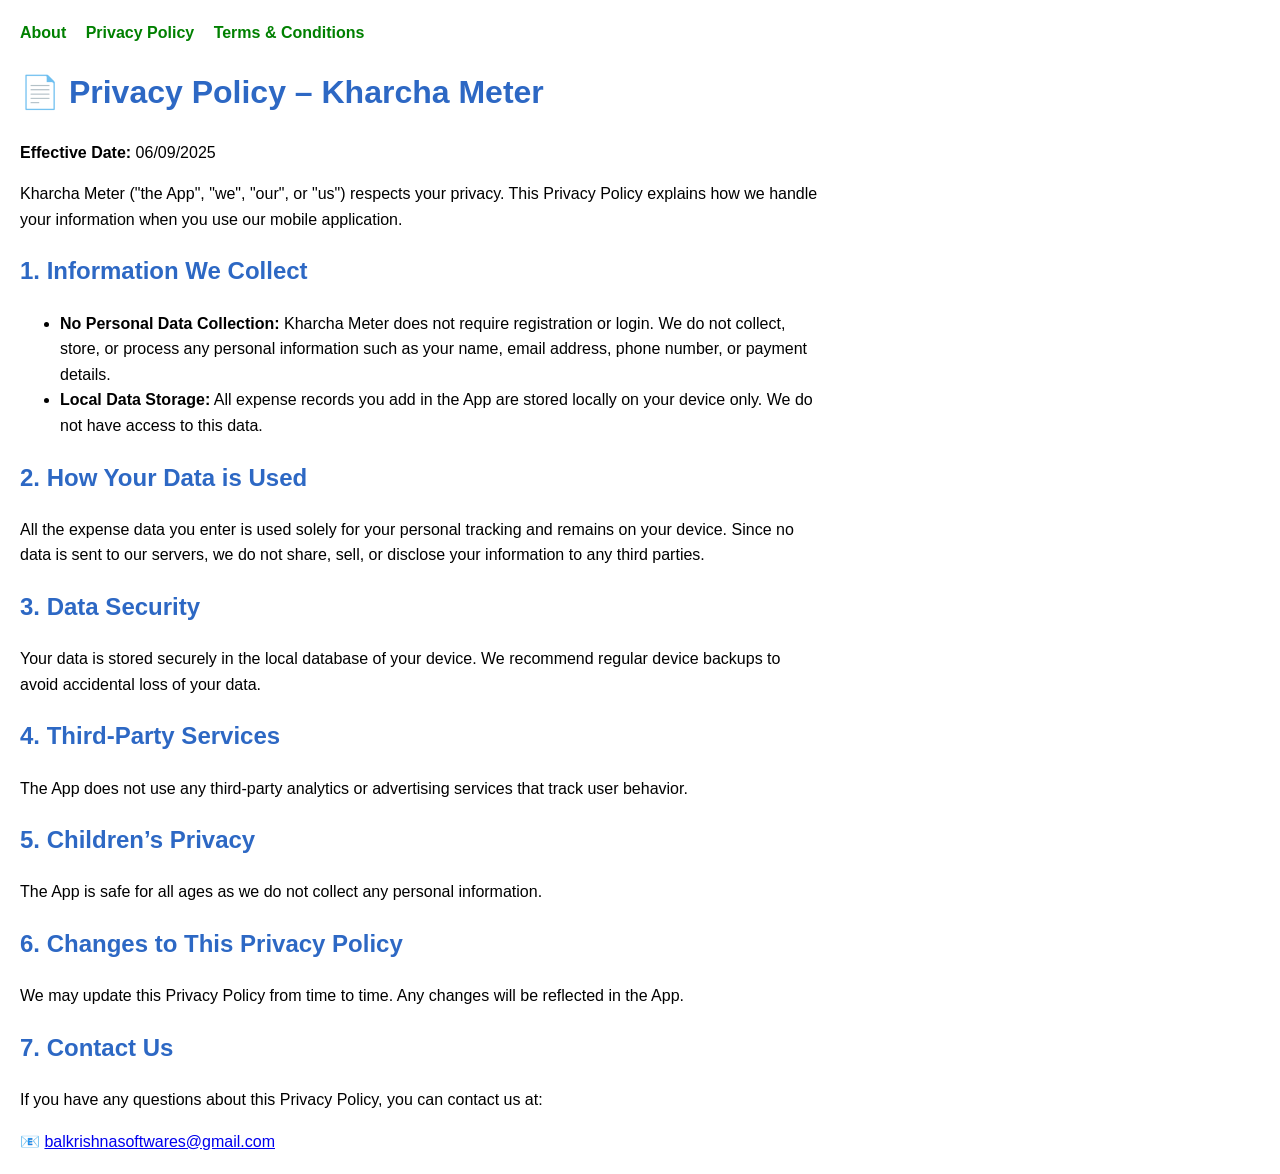
==== privacy-policy.html @ 3e4d2eac "Create privacy-policy.html" ====
<!DOCTYPE html>
<html lang="en">
<head>
  <meta charset="UTF-8">
  <meta name="viewport" content="width=device-width, initial-scale=1.0">
  <title>Privacy Policy - Kharcha Meter</title>
  <style>
    body { font-family: Arial, sans-serif; line-height: 1.6; margin: 20px; max-width: 800px; }
    h1, h2 { color: #2D68C4; }
    nav a { margin-right: 15px; text-decoration: none; color: #008000; font-weight: bold; }
    nav a:hover { text-decoration: underline; }
  </style>
</head>
<body>
  <nav>
    <a href="index.html">About</a>
    <a href="privacy-policy.html">Privacy Policy</a>
    <a href="terms-and-conditions.html">Terms & Conditions</a>
  </nav>

  <h1>📄 Privacy Policy – Kharcha Meter</h1>
  <p><b>Effective Date:</b> 06/09/2025</p>

  <p>Kharcha Meter ("the App", "we", "our", or "us") respects your privacy. This Privacy Policy explains how we handle your information when you use our mobile application.</p>

  <h2>1. Information We Collect</h2>
  <ul>
    <li><b>No Personal Data Collection:</b> Kharcha Meter does not require registration or login. We do not collect, store, or process any personal information such as your name, email address, phone number, or payment details.</li>
    <li><b>Local Data Storage:</b> All expense records you add in the App are stored locally on your device only. We do not have access to this data.</li>
  </ul>

  <h2>2. How Your Data is Used</h2>
  <p>All the expense data you enter is used solely for your personal tracking and remains on your device. Since no data is sent to our servers, we do not share, sell, or disclose your information to any third parties.</p>

  <h2>3. Data Security</h2>
  <p>Your data is stored securely in the local database of your device. We recommend regular device backups to avoid accidental loss of your data.</p>

  <h2>4. Third-Party Services</h2>
  <p>The App does not use any third-party analytics or advertising services that track user behavior.</p>

  <h2>5. Children’s Privacy</h2>
  <p>The App is safe for all ages as we do not collect any personal information.</p>

  <h2>6. Changes to This Privacy Policy</h2>
  <p>We may update this Privacy Policy from time to time. Any changes will be reflected in the App.</p>

  <h2>7. Contact Us</h2>
  <p>If you have any questions about this Privacy Policy, you can contact us at:</p>
  <p>📧 <a href="mailto:balkrishnasoftwares@gmail.com">balkrishnasoftwares@gmail.com</a></p>
</body>
</html>
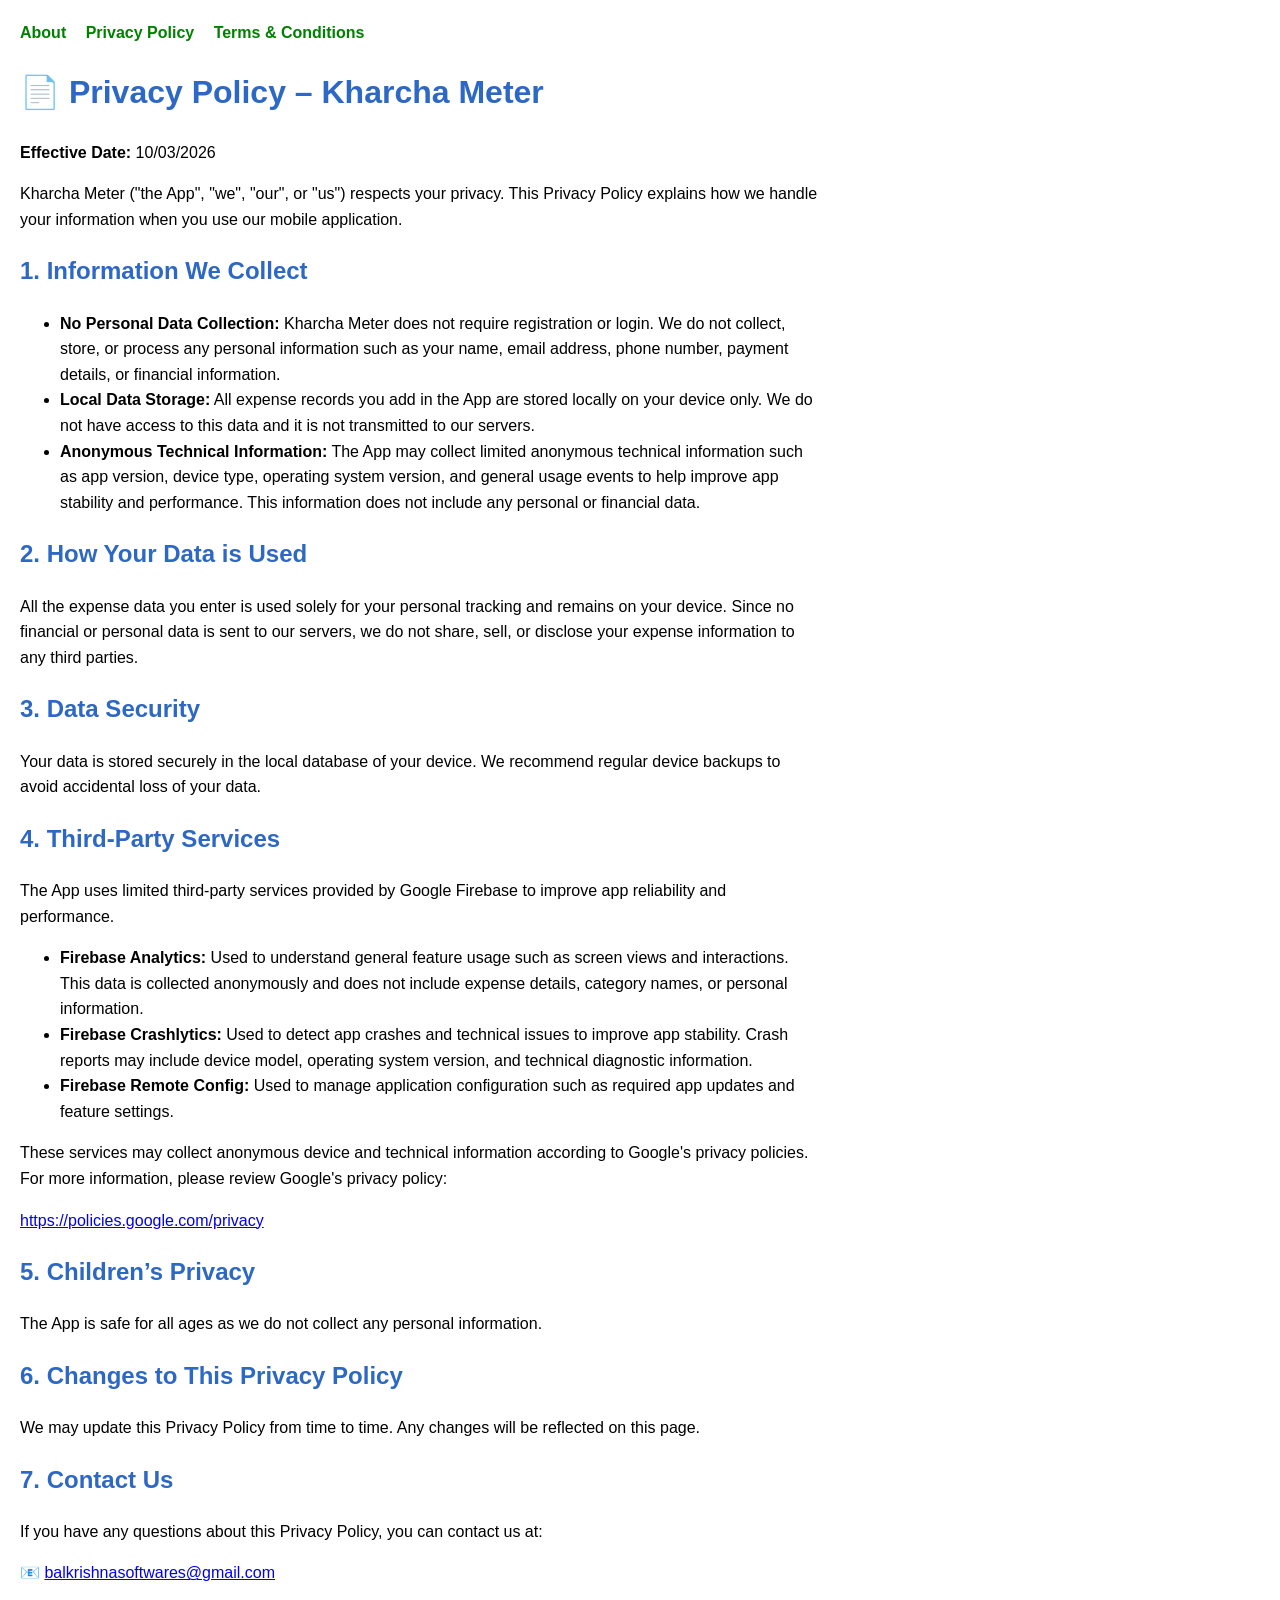
==== commit 7b917623: "Update privacy-policy.html add analytics and catalaytics releted policy" ====
--- a/privacy-policy.html
+++ b/privacy-policy.html
@@ -19,30 +19,45 @@
   </nav>
 
   <h1>📄 Privacy Policy – Kharcha Meter</h1>
-  <p><b>Effective Date:</b> 06/09/2025</p>
+  <p><b>Effective Date:</b> 10/03/2026</p>
 
   <p>Kharcha Meter ("the App", "we", "our", or "us") respects your privacy. This Privacy Policy explains how we handle your information when you use our mobile application.</p>
 
   <h2>1. Information We Collect</h2>
   <ul>
-    <li><b>No Personal Data Collection:</b> Kharcha Meter does not require registration or login. We do not collect, store, or process any personal information such as your name, email address, phone number, or payment details.</li>
-    <li><b>Local Data Storage:</b> All expense records you add in the App are stored locally on your device only. We do not have access to this data.</li>
+    <li><b>No Personal Data Collection:</b> Kharcha Meter does not require registration or login. We do not collect, store, or process any personal information such as your name, email address, phone number, payment details, or financial information.</li>
+    <li><b>Local Data Storage:</b> All expense records you add in the App are stored locally on your device only. We do not have access to this data and it is not transmitted to our servers.</li>
+    <li><b>Anonymous Technical Information:</b> The App may collect limited anonymous technical information such as app version, device type, operating system version, and general usage events to help improve app stability and performance. This information does not include any personal or financial data.</li>
   </ul>
 
   <h2>2. How Your Data is Used</h2>
-  <p>All the expense data you enter is used solely for your personal tracking and remains on your device. Since no data is sent to our servers, we do not share, sell, or disclose your information to any third parties.</p>
+  <p>All the expense data you enter is used solely for your personal tracking and remains on your device. Since no financial or personal data is sent to our servers, we do not share, sell, or disclose your expense information to any third parties.</p>
 
   <h2>3. Data Security</h2>
   <p>Your data is stored securely in the local database of your device. We recommend regular device backups to avoid accidental loss of your data.</p>
 
   <h2>4. Third-Party Services</h2>
-  <p>The App does not use any third-party analytics or advertising services that track user behavior.</p>
+  <p>The App uses limited third-party services provided by Google Firebase to improve app reliability and performance.</p>
+
+  <ul>
+    <li><b>Firebase Analytics:</b> Used to understand general feature usage such as screen views and interactions. This data is collected anonymously and does not include expense details, category names, or personal information.</li>
+    <li><b>Firebase Crashlytics:</b> Used to detect app crashes and technical issues to improve app stability. Crash reports may include device model, operating system version, and technical diagnostic information.</li>
+    <li><b>Firebase Remote Config:</b> Used to manage application configuration such as required app updates and feature settings.</li>
+  </ul>
+
+  <p>These services may collect anonymous device and technical information according to Google's privacy policies. For more information, please review Google's privacy policy:</p>
+
+  <p>
+    <a href="https://policies.google.com/privacy" target="_blank">
+      https://policies.google.com/privacy
+    </a>
+  </p>
 
   <h2>5. Children’s Privacy</h2>
   <p>The App is safe for all ages as we do not collect any personal information.</p>
 
   <h2>6. Changes to This Privacy Policy</h2>
-  <p>We may update this Privacy Policy from time to time. Any changes will be reflected in the App.</p>
+  <p>We may update this Privacy Policy from time to time. Any changes will be reflected on this page.</p>
 
   <h2>7. Contact Us</h2>
   <p>If you have any questions about this Privacy Policy, you can contact us at:</p>
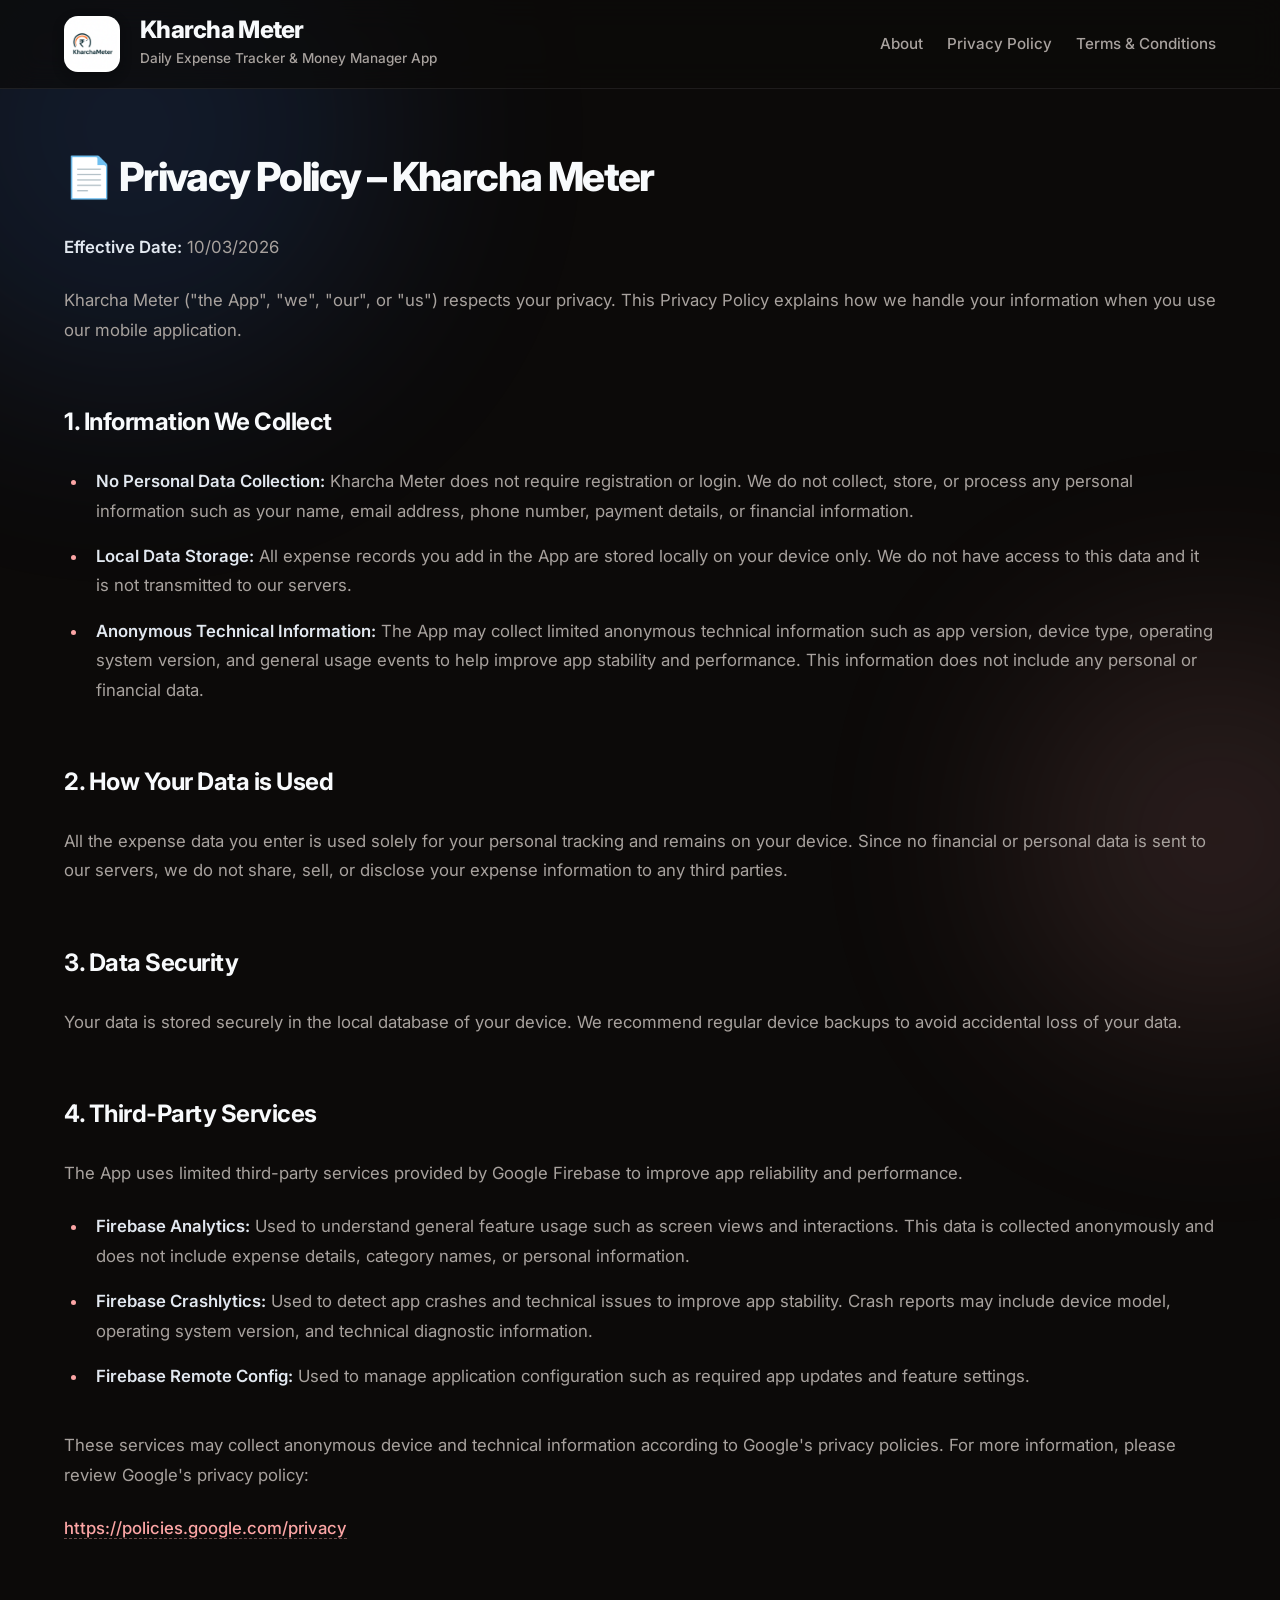
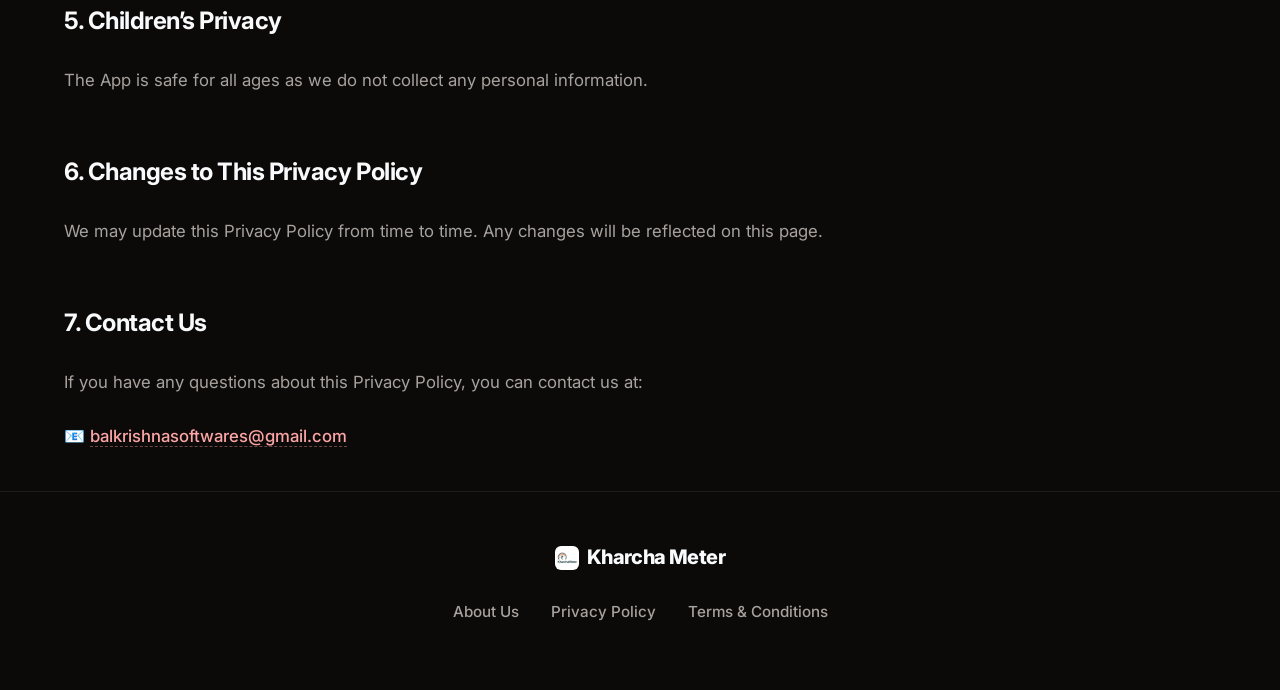
==== commit 59110820: "feat: Implement a modern, responsive website design with external CSS, a new header/footer, app logo" ====
--- a/privacy-policy.html
+++ b/privacy-policy.html
@@ -4,19 +4,37 @@
   <meta charset="UTF-8">
   <meta name="viewport" content="width=device-width, initial-scale=1.0">
   <title>Privacy Policy - Kharcha Meter</title>
-  <style>
-    body { font-family: Arial, sans-serif; line-height: 1.6; margin: 20px; max-width: 800px; }
-    h1, h2 { color: #2D68C4; }
-    nav a { margin-right: 15px; text-decoration: none; color: #008000; font-weight: bold; }
-    nav a:hover { text-decoration: underline; }
-  </style>
+  <link rel="preconnect" href="https://fonts.googleapis.com">
+  <link rel="preconnect" href="https://fonts.gstatic.com" crossorigin>
+  <link href="https://fonts.googleapis.com/css2?family=Inter:wght@400;500;600;700&display=swap" rel="stylesheet">
+  <link rel="icon" type="image/png" href="assets/app-logo.png">
+  <link rel="stylesheet" href="css/styles.css">
 </head>
 <body>
-  <nav>
-    <a href="index.html">About</a>
-    <a href="privacy-policy.html">Privacy Policy</a>
-    <a href="terms-and-conditions.html">Terms & Conditions</a>
-  </nav>
+  <header class="app-header">
+    <div class="header-container">
+      <div class="header-logo-section">
+        <img src="assets/app-logo.png" alt="Kharcha Meter Logo" class="app-logo">
+        <div class="header-text">
+          <div class="app-title">Kharcha Meter</div>
+          <div class="app-subtitle">Daily Expense Tracker & Money Manager App</div>
+        </div>
+      </div>
+      <div class="menu-toggle" onclick="this.classList.toggle('active'); document.querySelector('.header-nav').classList.toggle('active')">
+        <span></span>
+        <span></span>
+        <span></span>
+      </div>
+      <nav class="header-nav">
+        <a href="index.html">About</a>
+        <a href="privacy-policy.html">Privacy Policy</a>
+        <a href="terms-and-conditions.html">Terms & Conditions</a>
+      </nav>
+    </div>
+  </header>
+
+  <main class="main-content">
+    <div class="legal-content">
 
   <h1>📄 Privacy Policy – Kharcha Meter</h1>
   <p><b>Effective Date:</b> 10/03/2026</p>
@@ -62,5 +80,18 @@
   <h2>7. Contact Us</h2>
   <p>If you have any questions about this Privacy Policy, you can contact us at:</p>
   <p>📧 <a href="mailto:balkrishnasoftwares@gmail.com">balkrishnasoftwares@gmail.com</a></p>
+    </div>
+  </main>
+
+  <footer class="app-footer">
+    <div class="footer-container">
+      <div class="footer-brand">Kharcha Meter</div>
+      <div class="footer-links">
+        <a href="index.html">About Us</a>
+        <a href="privacy-policy.html">Privacy Policy</a>
+        <a href="terms-and-conditions.html">Terms & Conditions</a>
+      </div>
+    </div>
+  </footer>
 </body>
 </html>
--- a/css/styles.css
+++ b/css/styles.css
@@ -0,0 +1,475 @@
+/* Base Reset */
+* {
+  box-sizing: border-box;
+  margin: 0;
+  padding: 0;
+}
+
+:root {
+  --bg-color: #0c0a09; /* Very deep charcoal/black */
+  --card-bg: #1c1917; /* Slightly lighter than bg */
+  --card-border: rgba(255, 255, 255, 0.08); /* Faint glow border */
+  --text-primary: #f8fafc;
+  --text-secondary: #a8a29e;
+  --accent-color: #fca5a5; /* Soft peach/coral, like paisa-tracker */
+  --accent-hover: #f87171;
+  
+  --font-family: 'Inter', system-ui, -apple-system, sans-serif;
+}
+
+body {
+  font-family: var(--font-family);
+  background-color: var(--bg-color);
+  color: var(--text-primary);
+  line-height: 1.75; /* Generous line height for readability */
+  -webkit-font-smoothing: antialiased;
+  min-height: 100vh;
+  position: relative;
+  overflow-x: hidden;
+}
+
+/* Subtle glowing background orbs to mimic paisa-tracker's depth */
+body::before, body::after {
+  content: "";
+  position: fixed;
+  border-radius: 50%;
+  filter: blur(120px);
+  z-index: -1;
+  pointer-events: none;
+  opacity: 0.15;
+}
+
+body::before {
+  top: -10vw;
+  left: -10vw;
+  width: 40vw;
+  height: 40vw;
+  background-color: #3b82f6; /* Soft blue glow */
+}
+
+body::after {
+  bottom: -10vw;
+  right: -10vw;
+  width: 30vw;
+  height: 30vw;
+  background-color: var(--accent-color); /* Peach glow */
+}
+
+
+/* Header - Modern Glassmorphism */
+.app-header {
+  background-color: rgba(12, 10, 9, 0.7);
+  backdrop-filter: blur(16px);
+  -webkit-backdrop-filter: blur(16px);
+  border-bottom: 1px solid var(--card-border);
+  padding: 1rem 0;
+  position: sticky;
+  top: 0;
+  z-index: 100;
+}
+
+.header-container {
+  max-width: 1200px;
+  margin: 0 auto;
+  padding: 0 1.5rem;
+  display: flex;
+  align-items: center;
+  justify-content: space-between; /* Space out logo and nav */
+}
+
+.header-logo-section {
+  display: flex;
+  align-items: center;
+  gap: 1.25rem;
+}
+
+.menu-toggle {
+  display: none;
+  flex-direction: column;
+  justify-content: space-between;
+  width: 28px;
+  height: 20px;
+  cursor: pointer;
+  z-index: 101;
+}
+
+.menu-toggle span {
+  display: block;
+  height: 2px;
+  width: 100%;
+  background-color: var(--text-primary);
+  transition: all 0.3s cubic-bezier(0.4, 0, 0.2, 1);
+}
+
+/* Desktop Nav inside Header */
+.header-nav {
+  display: flex;
+  gap: 1.5rem;
+  align-items: center;
+}
+
+.header-nav a {
+  color: var(--text-secondary);
+  text-decoration: none;
+  font-weight: 500;
+  transition: color 0.2s;
+  font-size: 0.95rem;
+  padding: 0.5rem 0;
+}
+
+.header-nav a:hover {
+  color: var(--text-primary);
+}
+
+/* Updated Logo matching image 1 */
+.app-logo {
+  width: 56px;
+  height: 56px;
+  border-radius: 14px; /* Squircle */
+  object-fit: cover;
+  background-color: #ffffff; /* White background for logo */
+  box-shadow: 0 4px 12px rgba(0, 0, 0, 0.3), inset 0 0 0 1px rgba(255,255,255,0.1); 
+  padding: 3px;
+  transition: transform 0.3s cubic-bezier(0.2, 0.8, 0.2, 1);
+}
+
+.app-logo:hover {
+  transform: translateY(-2px) scale(1.05);
+}
+
+.header-text {
+  display: flex;
+  flex-direction: column;
+  justify-content: center;
+}
+
+.app-title {
+  font-size: 1.5rem;
+  font-weight: 800;
+  color: var(--text-primary);
+  letter-spacing: -0.03em;
+  line-height: 1.1;
+}
+
+.app-subtitle {
+  font-size: 0.85rem;
+  font-weight: 500;
+  color: var(--text-secondary);
+  margin-top: 4px;
+}
+
+/* Top Navigation in Header (moved from inside card for a modern layout) */
+/* Because we can't change HTML, we will rely on the nav inside the card, 
+   but we will style it to look very modern. */
+
+
+/* Main Content Card (The dark sleek container) */
+.main-content {
+  max-width: 1200px; /* Constrained width like paisa-tracker */
+  margin: 2rem auto 0; /* Reduced to 0 at bottom */
+  padding: 0 1.5rem;
+  width: 100%;
+}
+
+.legal-content {
+  background-color: transparent;
+  border-radius: 0;
+  padding: 1rem 0 1rem; /* Reduced bottom padding from 4rem to 1rem */
+  box-shadow: none;
+  border: none;
+  position: relative;
+  word-wrap: break-word;
+  overflow-wrap: break-word;
+}
+
+/* Subtle gradient edge on the card */
+.legal-content::before {
+  display: none;
+}
+
+
+/* Legal Content Typography */
+.legal-content h1 {
+  font-size: 2.5rem; /* punchy headings */
+  font-weight: 800;
+  color: var(--text-primary);
+  margin-top: 1rem;
+  margin-bottom: 2rem;
+  letter-spacing: -0.04em;
+  line-height: 1.2;
+}
+
+/* For the specific privacy/terms headings to look more dynamic */
+.legal-content h1 b {
+  color: var(--accent-color);
+  font-weight: 800;
+}
+
+.legal-content h2 {
+  font-size: 1.5rem;
+  font-weight: 700;
+  color: var(--text-primary);
+  margin-top: 3.5rem; /* Generous vertical rhythm */
+  margin-bottom: 1.5rem;
+  letter-spacing: -0.02em;
+}
+
+.legal-content p {
+  margin-bottom: 1.5rem;
+  color: var(--text-secondary);
+  font-size: 1.05rem;
+}
+
+/* Bold text inside p tags should pop more */
+.legal-content p b, .legal-content li b {
+  color: #e2e8f0;
+  font-weight: 600;
+}
+
+.legal-content ul, .legal-content ol {
+  margin-bottom: 2.5rem;
+  padding-left: 1.5rem;
+  color: var(--text-secondary);
+  font-size: 1.05rem;
+}
+
+.legal-content li {
+  margin-bottom: 1rem;
+  padding-left: 0.5rem;
+}
+
+.legal-content li::marker {
+  color: var(--accent-color);
+}
+
+.legal-content a {
+  color: var(--accent-color);
+  text-decoration: none;
+  font-weight: 500;
+  transition: color 0.2s;
+  border-bottom: 1px dashed rgba(252, 165, 165, 0.4);
+}
+
+.legal-content a:hover {
+  color: var(--accent-hover);
+  border-bottom-style: solid;
+}
+
+
+/* Download Section - Image 2 matching */
+.legal-content .download-section {
+  margin-top: 5rem;
+  text-align: center;
+  padding-top: 3rem;
+  border-top: 1px solid var(--card-border);
+  display: flex;
+  justify-content: center;
+  flex-direction: column;
+  align-items: center;
+  gap: 1rem;
+}
+
+/* Optional text above download button, generated via pseudo-element 
+   since we can't change HTML text */
+.legal-content .download-section::before {
+  content: "Take Control of Your Finances";
+  font-size: 1.75rem;
+  font-weight: 800;
+  color: var(--text-primary);
+  letter-spacing: -0.03em;
+  margin-bottom: 1rem;
+}
+
+/* Replaces old green button with the sleek Google Play icon (Image 2) */
+.legal-content .playstore-btn {
+  display: inline-block;
+  width: 200px; /* Slightly smaller for elegance */
+  height: 58px;
+  /* Premium official SVGs for crisp text */
+  background-image: url('https://upload.wikimedia.org/wikipedia/commons/7/78/Google_Play_Store_badge_EN.svg');
+  background-size: contain;
+  background-repeat: no-repeat;
+  background-position: center;
+  
+  /* Hide the old text, keep it accessible */
+  color: transparent !important;
+  text-indent: -9999px;
+  overflow: hidden;
+  white-space: nowrap;
+  
+  /* Reset previous styling */
+  background-color: transparent;
+  padding: 0;
+  border-radius: 8px; /* For the focus state */
+  box-shadow: none;
+  transition: transform 0.25s cubic-bezier(0.2, 0.8, 0.2, 1), filter 0.25s;
+}
+
+.legal-content .playstore-btn:hover {
+  transform: translateY(-2px);
+  filter: brightness(1.1);
+  border-bottom: none; /* remove global link border hover */
+}
+
+
+/* Footer strictly minimal like modern apps */
+.app-footer {
+  background-color: transparent;
+  padding: 3rem 0 4rem;
+  border-top: 1px solid var(--card-border);
+  margin-top: 0; /* Removed massive 6rem margin pulling footer way down */
+}
+
+.footer-container {
+  max-width: 1200px;
+  margin: 0 auto;
+  padding: 0 1.5rem;
+  display: flex;
+  flex-direction: column;
+  align-items: center;
+  gap: 1.5rem;
+}
+
+.footer-brand {
+  font-weight: 800;
+  color: var(--text-primary);
+  font-size: 1.25rem;
+  letter-spacing: -0.03em;
+  display: flex;
+  align-items: center;
+  gap: 0.5rem;
+}
+
+/* Adding tiny logo to footer via CSS to look premium */
+.footer-brand::before {
+  content: "";
+  display: inline-block;
+  width: 24px;
+  height: 24px;
+  background-color: #fff;
+  border-radius: 6px;
+  background-image: url('../assets/app-logo.png'); /* Assume they supply it later */
+  background-size: cover;
+}
+
+.footer-links {
+  display: flex;
+  flex-wrap: wrap;
+  gap: 2rem;
+  justify-content: center;
+}
+
+.footer-links a {
+  color: var(--text-secondary);
+  text-decoration: none;
+  font-size: 0.95rem;
+  font-weight: 500;
+  transition: color 0.2s;
+}
+
+.footer-links a:hover {
+  color: var(--text-primary);
+}
+
+
+/* Responsive Adjustments */
+@media (max-width: 768px) {
+  .legal-content {
+    padding: 1rem 0 1rem;
+    border-radius: 0;
+  }
+  
+  .legal-content h1 {
+    font-size: 1.75rem;
+  }
+  
+  .legal-content h2 {
+    font-size: 1.35rem;
+    margin-top: 2.5rem;
+  }
+
+  .legal-content p, .legal-content ul, .legal-content ol {
+    font-size: 1rem;
+  }
+  
+  .app-title {
+    font-size: 1.25rem;
+  }
+
+  .app-subtitle {
+    font-size: 0.8rem;
+  }
+  
+  /* Mobile Menu Styles */
+  .menu-toggle {
+    display: flex;
+  }
+
+  .header-nav {
+    display: none;
+    position: absolute;
+    top: 100%;
+    left: 0;
+    width: 100%;
+    background-color: var(--card-bg); /* Opaque background */
+    border-top: 1px solid var(--card-border);
+    border-bottom: 1px solid var(--card-border);
+    flex-direction: column;
+    padding: 1.5rem;
+    gap: 0;
+    box-shadow: 0 10px 25px -5px rgba(0, 0, 0, 0.5);
+    z-index: 100;
+  }
+
+  .header-nav.active {
+    display: flex;
+  }
+  
+  .header-nav a {
+    padding: 1rem 0;
+    border-bottom: 1px solid rgba(255, 255, 255, 0.05);
+    text-align: left;
+    font-size: 1.1rem;
+    font-weight: 600;
+    color: var(--text-primary);
+  }
+
+  .header-nav a:last-child {
+    border-bottom: none;
+    padding-bottom: 0;
+  }
+
+  /* Hamburger Menu Animation */
+  .menu-toggle.active span:nth-child(1) {
+    transform: translateY(9px) rotate(45deg);
+  }
+  .menu-toggle.active span:nth-child(2) {
+    opacity: 0;
+  }
+  .menu-toggle.active span:nth-child(3) {
+    transform: translateY(-9px) rotate(-45deg);
+  }
+  
+  .legal-content .download-section::before {
+    font-size: 1.5rem;
+  }
+  
+  .legal-content img, .legal-content table, .legal-content code {
+    max-width: 100%;
+    height: auto;
+  }
+}
+
+@media (max-width: 480px) {
+  .app-logo {
+    width: 44px;
+    height: 44px;
+    border-radius: 10px;
+  }
+  .app-title {
+    font-size: 1.15rem;
+  }
+  .header-container {
+    gap: 0.75rem;
+  }
+}
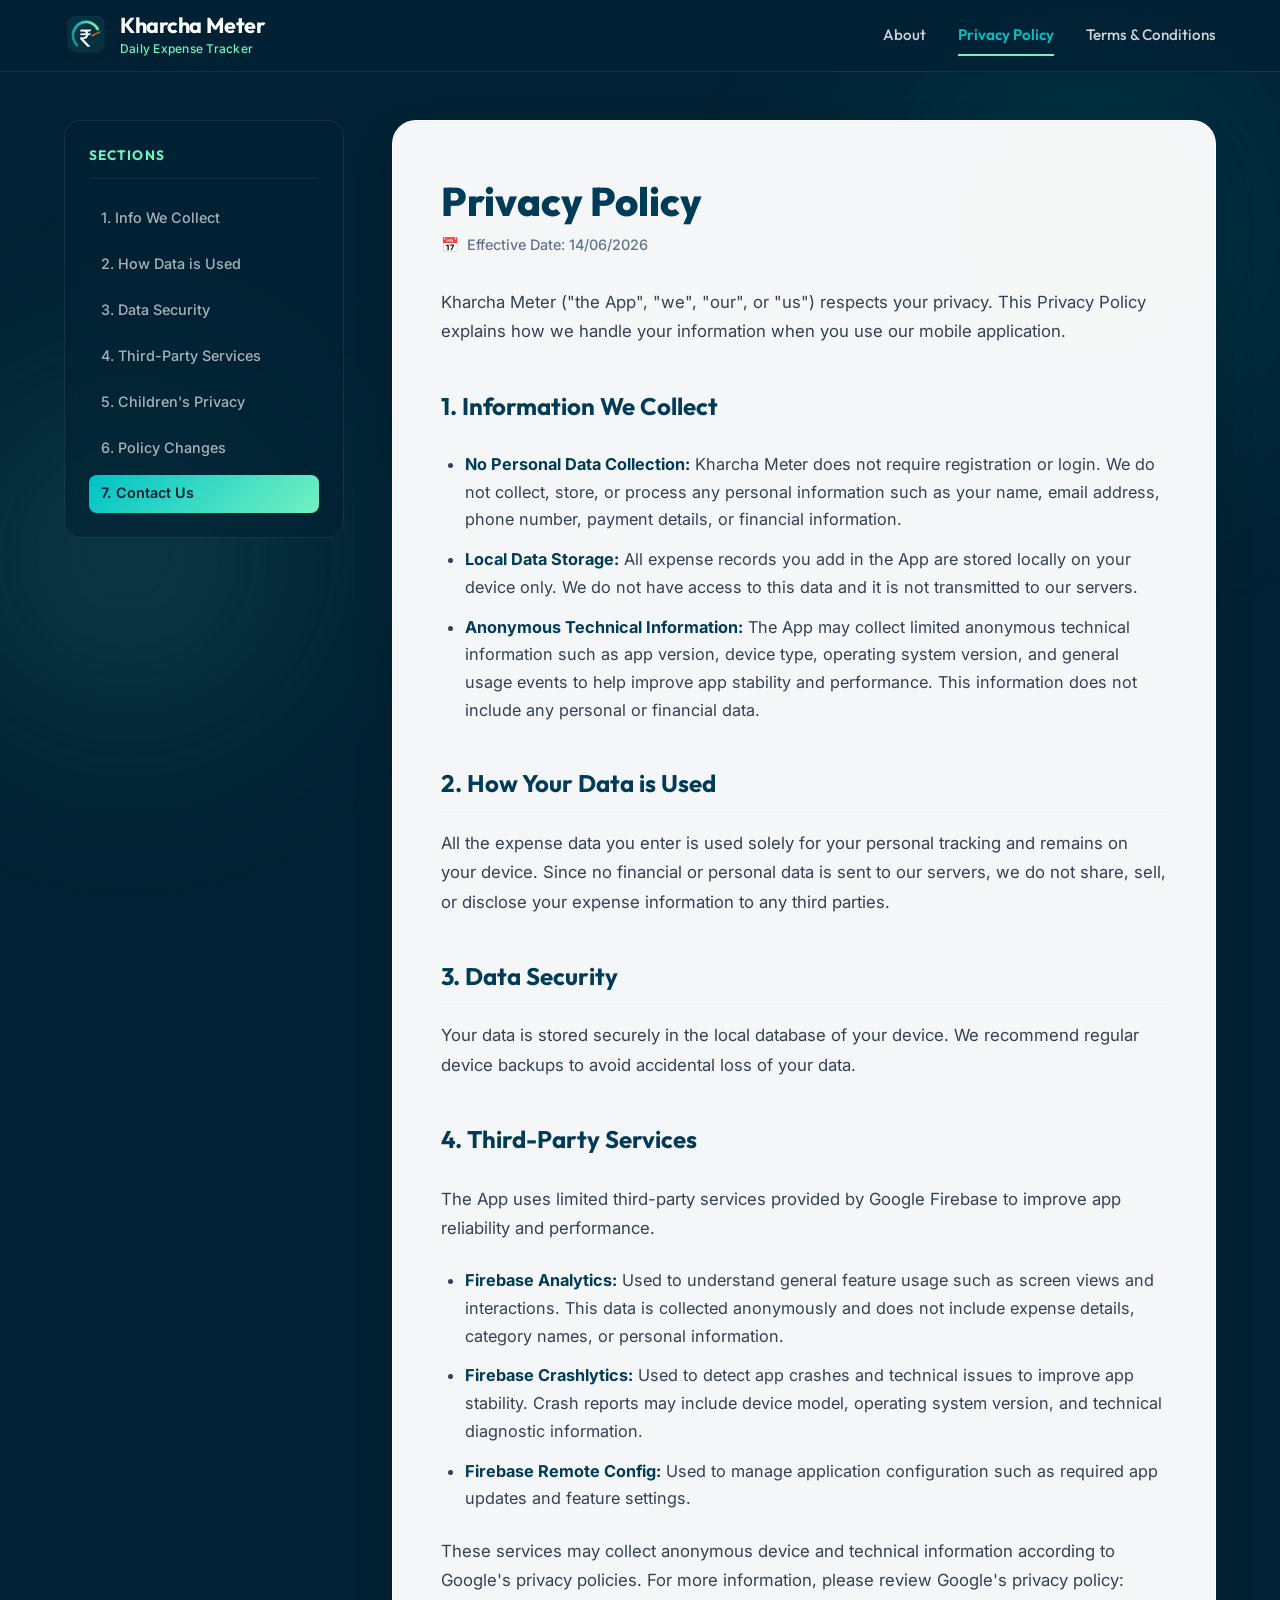
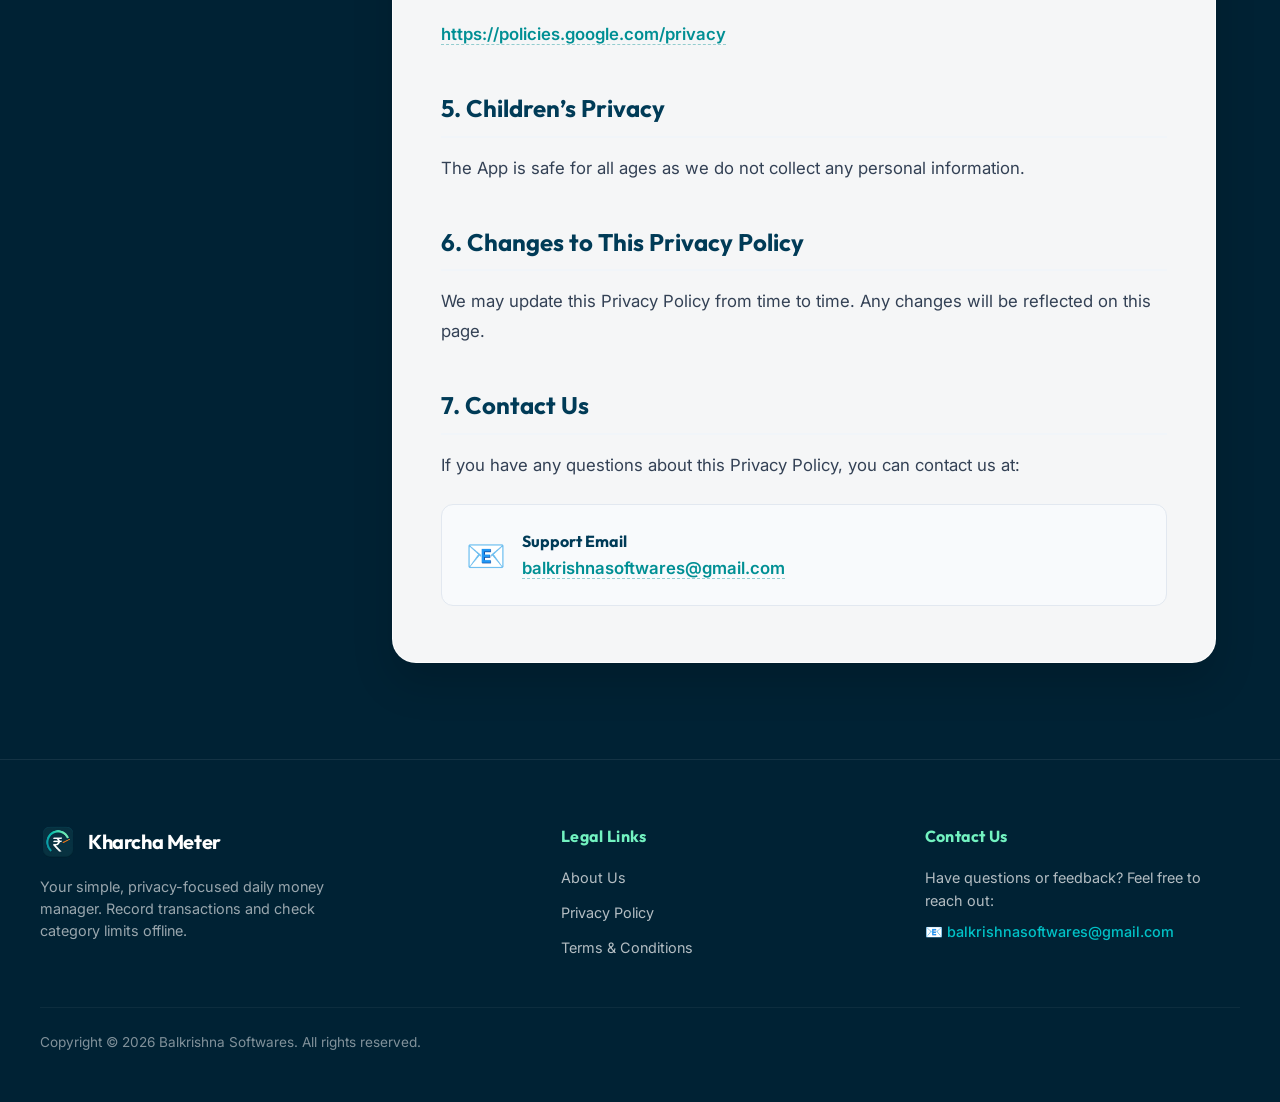
==== commit eb545099: "style: redesign pages with glassmorphism layout and update assets - Apply modern glassmorphism desig" ====
--- a/privacy-policy.html
+++ b/privacy-policy.html
@@ -1,25 +1,32 @@
 <!DOCTYPE html>
 <html lang="en">
+
 <head>
   <meta charset="UTF-8">
   <meta name="viewport" content="width=device-width, initial-scale=1.0">
   <title>Privacy Policy - Kharcha Meter</title>
   <link rel="preconnect" href="https://fonts.googleapis.com">
   <link rel="preconnect" href="https://fonts.gstatic.com" crossorigin>
-  <link href="https://fonts.googleapis.com/css2?family=Inter:wght@400;500;600;700&display=swap" rel="stylesheet">
-  <link rel="icon" type="image/png" href="assets/app-logo.png">
+  <link rel="icon" type="image/x-icon" href="assets/favicon.ico">
   <link rel="stylesheet" href="css/styles.css">
 </head>
+
 <body>
+  <!-- Glowing Background Effects -->
+  <div class="bg-glow-container">
+    <div class="bg-glow-1"></div>
+    <div class="bg-glow-2"></div>
+  </div>
+
   <header class="app-header">
     <div class="header-container">
-      <div class="header-logo-section">
+      <a href="index.html" class="header-logo-section">
         <img src="assets/app-logo.png" alt="Kharcha Meter Logo" class="app-logo">
         <div class="header-text">
           <div class="app-title">Kharcha Meter</div>
-          <div class="app-subtitle">Daily Expense Tracker & Money Manager App</div>
+          <div class="app-subtitle">Daily Expense Tracker</div>
         </div>
-      </div>
+      </a>
       <div class="menu-toggle" onclick="this.classList.toggle('active'); document.querySelector('.header-nav').classList.toggle('active')">
         <span></span>
         <span></span>
@@ -27,71 +34,146 @@
       </div>
       <nav class="header-nav">
         <a href="index.html">About</a>
-        <a href="privacy-policy.html">Privacy Policy</a>
+        <a href="privacy-policy.html" class="active-link">Privacy Policy</a>
         <a href="terms-and-conditions.html">Terms & Conditions</a>
       </nav>
     </div>
   </header>
 
-  <main class="main-content">
-    <div class="legal-content">
+  <main class="legal-page-container">
+    <!-- Sticky Index Sidebar Navigation -->
+    <aside class="legal-sidebar">
+      <div class="sidebar-title">Sections</div>
+      <nav class="sidebar-nav">
+        <a href="#info-collect" class="sidebar-link active">1. Info We Collect</a>
+        <a href="#data-use" class="sidebar-link">2. How Data is Used</a>
+        <a href="#data-security" class="sidebar-link">3. Data Security</a>
+        <a href="#third-party" class="sidebar-link">4. Third-Party Services</a>
+        <a href="#children" class="sidebar-link">5. Children's Privacy</a>
+        <a href="#changes" class="sidebar-link">6. Policy Changes</a>
+        <a href="#contact" class="sidebar-link">7. Contact Us</a>
+      </nav>
+    </aside>
 
-  <h1>📄 Privacy Policy – Kharcha Meter</h1>
-  <p><b>Effective Date:</b> 10/03/2026</p>
+    <!-- Glassmorphism Main Content Container -->
+    <article class="glass-content-container">
+      <h1>Privacy Policy</h1>
+      <div class="effective-date">Effective Date: 14/06/2026</div>
 
-  <p>Kharcha Meter ("the App", "we", "our", or "us") respects your privacy. This Privacy Policy explains how we handle your information when you use our mobile application.</p>
+      <p>Kharcha Meter ("the App", "we", "our", or "us") respects your privacy. This Privacy Policy explains how we handle your information when you use our mobile application.</p>
 
-  <h2>1. Information We Collect</h2>
-  <ul>
-    <li><b>No Personal Data Collection:</b> Kharcha Meter does not require registration or login. We do not collect, store, or process any personal information such as your name, email address, phone number, payment details, or financial information.</li>
-    <li><b>Local Data Storage:</b> All expense records you add in the App are stored locally on your device only. We do not have access to this data and it is not transmitted to our servers.</li>
-    <li><b>Anonymous Technical Information:</b> The App may collect limited anonymous technical information such as app version, device type, operating system version, and general usage events to help improve app stability and performance. This information does not include any personal or financial data.</li>
-  </ul>
+      <h2 id="info-collect">1. Information We Collect</h2>
+      <ul>
+        <li><strong>No Personal Data Collection:</strong> Kharcha Meter does not require registration or login. We do not collect, store, or process any personal information such as your name, email address, phone number, payment details, or financial information.</li>
+        <li><strong>Local Data Storage:</strong> All expense records you add in the App are stored locally on your device only. We do not have access to this data and it is not transmitted to our servers.</li>
+        <li><strong>Anonymous Technical Information:</strong> The App may collect limited anonymous technical information such as app version, device type, operating system version, and general usage events to help improve app stability and performance. This information does not include any personal or financial data.</li>
+      </ul>
 
-  <h2>2. How Your Data is Used</h2>
-  <p>All the expense data you enter is used solely for your personal tracking and remains on your device. Since no financial or personal data is sent to our servers, we do not share, sell, or disclose your expense information to any third parties.</p>
+      <h2 id="data-use">2. How Your Data is Used</h2>
+      <p>All the expense data you enter is used solely for your personal tracking and remains on your device. Since no financial or personal data is sent to our servers, we do not share, sell, or disclose your expense information to any third parties.</p>
 
-  <h2>3. Data Security</h2>
-  <p>Your data is stored securely in the local database of your device. We recommend regular device backups to avoid accidental loss of your data.</p>
+      <h2 id="data-security">3. Data Security</h2>
+      <p>Your data is stored securely in the local database of your device. We recommend regular device backups to avoid accidental loss of your data.</p>
 
-  <h2>4. Third-Party Services</h2>
-  <p>The App uses limited third-party services provided by Google Firebase to improve app reliability and performance.</p>
+      <h2 id="third-party">4. Third-Party Services</h2>
+      <p>The App uses limited third-party services provided by Google Firebase to improve app reliability and performance.</p>
 
-  <ul>
-    <li><b>Firebase Analytics:</b> Used to understand general feature usage such as screen views and interactions. This data is collected anonymously and does not include expense details, category names, or personal information.</li>
-    <li><b>Firebase Crashlytics:</b> Used to detect app crashes and technical issues to improve app stability. Crash reports may include device model, operating system version, and technical diagnostic information.</li>
-    <li><b>Firebase Remote Config:</b> Used to manage application configuration such as required app updates and feature settings.</li>
-  </ul>
+      <ul>
+        <li><strong>Firebase Analytics:</strong> Used to understand general feature usage such as screen views and interactions. This data is collected anonymously and does not include expense details, category names, or personal information.</li>
+        <li><strong>Firebase Crashlytics:</strong> Used to detect app crashes and technical issues to improve app stability. Crash reports may include device model, operating system version, and technical diagnostic information.</li>
+        <li><strong>Firebase Remote Config:</strong> Used to manage application configuration such as required app updates and feature settings.</li>
+      </ul>
 
-  <p>These services may collect anonymous device and technical information according to Google's privacy policies. For more information, please review Google's privacy policy:</p>
+      <p>These services may collect anonymous device and technical information according to Google's privacy policies. For more information, please review Google's privacy policy:</p>
 
-  <p>
-    <a href="https://policies.google.com/privacy" target="_blank">
-      https://policies.google.com/privacy
-    </a>
-  </p>
+      <p>
+        <a href="https://policies.google.com/privacy" target="_blank" rel="noopener">
+          https://policies.google.com/privacy
+        </a>
+      </p>
 
-  <h2>5. Children’s Privacy</h2>
-  <p>The App is safe for all ages as we do not collect any personal information.</p>
+      <h2 id="children">5. Children’s Privacy</h2>
+      <p>The App is safe for all ages as we do not collect any personal information.</p>
 
-  <h2>6. Changes to This Privacy Policy</h2>
-  <p>We may update this Privacy Policy from time to time. Any changes will be reflected on this page.</p>
+      <h2 id="changes">6. Changes to This Privacy Policy</h2>
+      <p>We may update this Privacy Policy from time to time. Any changes will be reflected on this page.</p>
 
-  <h2>7. Contact Us</h2>
-  <p>If you have any questions about this Privacy Policy, you can contact us at:</p>
-  <p>📧 <a href="mailto:balkrishnasoftwares@gmail.com">balkrishnasoftwares@gmail.com</a></p>
-    </div>
+      <h2 id="contact">7. Contact Us</h2>
+      <p>If you have any questions about this Privacy Policy, you can contact us at:</p>
+
+      <div class="email-contact-box">
+        <div class="email-icon">📧</div>
+        <div class="email-details">
+          <h4>Support Email</h4>
+          <a href="mailto:balkrishnasoftwares@gmail.com">balkrishnasoftwares@gmail.com</a>
+        </div>
+      </div>
+    </article>
   </main>
 
   <footer class="app-footer">
     <div class="footer-container">
-      <div class="footer-brand">Kharcha Meter</div>
-      <div class="footer-links">
-        <a href="index.html">About Us</a>
-        <a href="privacy-policy.html">Privacy Policy</a>
-        <a href="terms-and-conditions.html">Terms & Conditions</a>
+      <div class="footer-brand-section">
+        <a href="index.html" class="footer-logo-wrap">
+          <img src="assets/app-logo.png" alt="Kharcha Meter Logo" class="footer-logo">
+          <span class="footer-brand">Kharcha Meter</span>
+        </a>
+        <p class="footer-desc">Your simple, privacy-focused daily money manager. Record transactions and check category limits offline.</p>
+      </div>
+
+      <div class="footer-links-col">
+        <h4 class="footer-col-title">Legal Links</h4>
+        <div class="footer-links">
+          <a href="index.html">About Us</a>
+          <a href="privacy-policy.html">Privacy Policy</a>
+          <a href="terms-and-conditions.html">Terms & Conditions</a>
+        </div>
+      </div>
+
+      <div class="footer-links-col">
+        <h4 class="footer-col-title">Contact Us</h4>
+        <div class="footer-contact-info">
+          <p>Have questions or feedback? Feel free to reach out:</p>
+          <a href="mailto:balkrishnasoftwares@gmail.com">📧 balkrishnasoftwares@gmail.com</a>
+        </div>
       </div>
     </div>
+
+    <div class="footer-bottom">
+      <div class="copyright">Copyright &copy; 2026 Balkrishna Softwares. All rights reserved.</div>
+    </div>
   </footer>
+
+  <!-- Sidebar active link highlighter on scroll -->
+  <script>
+    document.addEventListener('DOMContentLoaded', () => {
+      const observerOptions = {
+        root: null,
+        rootMargin: '-10% 0px -70% 0px',
+        threshold: 0
+      };
+
+      const links = document.querySelectorAll('.sidebar-link');
+      const sections = document.querySelectorAll('h2[id]');
+
+      const observer = new IntersectionObserver((entries) => {
+        entries.forEach(entry => {
+          if (entry.isIntersecting) {
+            const id = entry.target.getAttribute('id');
+            links.forEach(link => {
+              if (link.getAttribute('href') === `#${id}`) {
+                link.classList.add('active');
+              } else {
+                link.classList.remove('active');
+              }
+            });
+          }
+        });
+      }, observerOptions);
+
+      sections.forEach(section => observer.observe(section));
+    });
+  </script>
 </body>
+
 </html>
--- a/css/styles.css
+++ b/css/styles.css
@@ -1,71 +1,103 @@
-/* Base Reset */
+@import url('https://fonts.googleapis.com/css2?family=Inter:wght@400;500;600;700&family=Outfit:wght@400;500;600;700;800&display=swap');
+
+:root {
+  /* Colors */
+  --color-primary: #003B57;
+  --color-primary-dark: #002234;
+  --color-primary-light: #005278;
+  --color-teal: #00C2C7;
+  --color-mint: #72F2C0;
+  --color-orange: #FF8A1F;
+  --color-bg-light: #F7FAFC;
+  --color-white: #FFFFFF;
+  
+  /* Background gradients */
+  --grad-primary: linear-gradient(135deg, var(--color-primary) 0%, var(--color-primary-dark) 100%);
+  --grad-accent: linear-gradient(135deg, var(--color-teal) 0%, var(--color-mint) 100%);
+  
+  /* Fonts */
+  --font-headings: 'Outfit', sans-serif;
+  --font-body: 'Inter', sans-serif;
+  
+  /* Theme elements */
+  --radius-sm: 8px;
+  --radius-md: 12px;
+  --radius-lg: 16px;
+  --radius-xl: 24px;
+  
+  --shadow-sm: 0 2px 4px rgba(0,0,0,0.05);
+  --shadow-md: 0 4px 12px rgba(0,0,0,0.08);
+  --shadow-lg: 0 12px 24px rgba(0,0,0,0.12);
+  --shadow-xl: 0 20px 40px rgba(0,0,0,0.15);
+  --shadow-teal: 0 8px 24px rgba(0, 194, 199, 0.25);
+  --shadow-mint: 0 8px 24px rgba(114, 242, 192, 0.25);
+  
+  --transition: all 0.3s cubic-bezier(0.4, 0, 0.2, 1);
+  --transition-slow: all 0.5s cubic-bezier(0.4, 0, 0.2, 1);
+}
+
+/* Base resets */
 * {
   box-sizing: border-box;
   margin: 0;
   padding: 0;
-}
-
-:root {
-  --bg-color: #0c0a09; /* Very deep charcoal/black */
-  --card-bg: #1c1917; /* Slightly lighter than bg */
-  --card-border: rgba(255, 255, 255, 0.08); /* Faint glow border */
-  --text-primary: #f8fafc;
-  --text-secondary: #a8a29e;
-  --accent-color: #fca5a5; /* Soft peach/coral, like paisa-tracker */
-  --accent-hover: #f87171;
-  
-  --font-family: 'Inter', system-ui, -apple-system, sans-serif;
+  scroll-behavior: smooth;
 }
 
 body {
-  font-family: var(--font-family);
-  background-color: var(--bg-color);
-  color: var(--text-primary);
-  line-height: 1.75; /* Generous line height for readability */
-  -webkit-font-smoothing: antialiased;
-  min-height: 100vh;
+  font-family: var(--font-body);
+  background-color: var(--color-primary-dark);
+  color: var(--color-white);
+  line-height: 1.6;
+  overflow-x: hidden;
   position: relative;
-  overflow-x: hidden;
-}
-
-/* Subtle glowing background orbs to mimic paisa-tracker's depth */
-body::before, body::after {
-  content: "";
+}
+
+/* Glowing decorative background elements */
+.bg-glow-container {
   position: fixed;
+  top: 0;
+  left: 0;
+  width: 100vw;
+  height: 100vh;
+  z-index: -2;
+  pointer-events: none;
+  overflow: hidden;
+}
+
+.bg-glow-1 {
+  position: absolute;
+  top: -10%;
+  right: -10%;
+  width: 50vw;
+  height: 50vw;
   border-radius: 50%;
-  filter: blur(120px);
-  z-index: -1;
-  pointer-events: none;
-  opacity: 0.15;
-}
-
-body::before {
-  top: -10vw;
-  left: -10vw;
+  background: radial-gradient(circle, rgba(0, 194, 199, 0.15) 0%, rgba(0, 194, 199, 0) 70%);
+  filter: blur(80px);
+}
+
+.bg-glow-2 {
+  position: absolute;
+  bottom: 10%;
+  left: -10%;
   width: 40vw;
   height: 40vw;
-  background-color: #3b82f6; /* Soft blue glow */
-}
-
-body::after {
-  bottom: -10vw;
-  right: -10vw;
-  width: 30vw;
-  height: 30vw;
-  background-color: var(--accent-color); /* Peach glow */
-}
-
-
-/* Header - Modern Glassmorphism */
+  border-radius: 50%;
+  background: radial-gradient(circle, rgba(114, 242, 192, 0.15) 0%, rgba(114, 242, 192, 0) 70%);
+  filter: blur(80px);
+}
+
+/* Header styling */
 .app-header {
-  background-color: rgba(12, 10, 9, 0.7);
-  backdrop-filter: blur(16px);
-  -webkit-backdrop-filter: blur(16px);
-  border-bottom: 1px solid var(--card-border);
-  padding: 1rem 0;
   position: sticky;
   top: 0;
-  z-index: 100;
+  z-index: 1000;
+  background-color: rgba(0, 34, 52, 0.85);
+  backdrop-filter: blur(12px);
+  -webkit-backdrop-filter: blur(12px);
+  border-bottom: 1px solid rgba(255, 255, 255, 0.08);
+  padding: 0.8rem 0;
+  transition: var(--transition);
 }
 
 .header-container {
@@ -74,402 +106,1191 @@
   padding: 0 1.5rem;
   display: flex;
   align-items: center;
-  justify-content: space-between; /* Space out logo and nav */
+  justify-content: space-between;
 }
 
 .header-logo-section {
   display: flex;
   align-items: center;
-  gap: 1.25rem;
-}
-
+  gap: 0.75rem;
+  text-decoration: none;
+}
+
+.app-logo {
+  width: 44px;
+  height: 44px;
+  border-radius: var(--radius-md);
+  object-fit: cover;
+  box-shadow: var(--shadow-sm);
+}
+
+.header-text {
+  display: flex;
+  flex-direction: column;
+}
+
+.app-title {
+  font-family: var(--font-headings);
+  font-size: 1.35rem;
+  font-weight: 700;
+  color: var(--color-white);
+  letter-spacing: -0.02em;
+  line-height: 1.2;
+}
+
+.app-subtitle {
+  font-size: 0.75rem;
+  color: var(--color-mint);
+  font-weight: 500;
+  letter-spacing: 0.02em;
+}
+
+/* Nav links */
+.header-nav {
+  display: flex;
+  gap: 2rem;
+  align-items: center;
+}
+
+.header-nav a {
+  color: rgba(255, 255, 255, 0.8);
+  text-decoration: none;
+  font-family: var(--font-headings);
+  font-weight: 500;
+  font-size: 0.95rem;
+  position: relative;
+  padding: 0.5rem 0;
+  transition: var(--transition);
+}
+
+.header-nav a::after {
+  content: '';
+  position: absolute;
+  bottom: 0;
+  left: 0;
+  width: 0;
+  height: 2px;
+  background-color: var(--color-teal);
+  transition: var(--transition);
+}
+
+.header-nav a:hover {
+  color: var(--color-white);
+}
+
+.header-nav a:hover::after {
+  width: 100%;
+}
+
+.header-nav a.active-link {
+  color: var(--color-teal);
+  font-weight: 600;
+}
+
+.header-nav a.active-link::after {
+  width: 100%;
+  background-color: var(--color-mint);
+}
+
+/* Menu Toggle for Mobile */
 .menu-toggle {
   display: none;
   flex-direction: column;
   justify-content: space-between;
-  width: 28px;
-  height: 20px;
+  width: 24px;
+  height: 18px;
   cursor: pointer;
-  z-index: 101;
+  z-index: 1001;
 }
 
 .menu-toggle span {
   display: block;
   height: 2px;
   width: 100%;
-  background-color: var(--text-primary);
-  transition: all 0.3s cubic-bezier(0.4, 0, 0.2, 1);
-}
-
-/* Desktop Nav inside Header */
-.header-nav {
-  display: flex;
+  background-color: var(--color-white);
+  border-radius: 2px;
+  transition: var(--transition);
+}
+
+/* Hero Section */
+.hero-section {
+  max-width: 1200px;
+  margin: 0 auto;
+  padding: 6rem 1.5rem 4rem;
+  display: grid;
+  grid-template-columns: 1.2fr 0.8fr;
+  gap: 4rem;
+  align-items: center;
+}
+
+.hero-content {
+  display: flex;
+  flex-direction: column;
   gap: 1.5rem;
-  align-items: center;
-}
-
-.header-nav a {
-  color: var(--text-secondary);
+}
+
+.hero-tagline {
+  color: var(--color-mint);
+  font-family: var(--font-headings);
+  font-weight: 600;
+  font-size: 1rem;
+  letter-spacing: 0.05em;
+  text-transform: uppercase;
+  display: flex;
+  align-items: center;
+  gap: 0.5rem;
+}
+
+.hero-tagline::before {
+  content: '';
+  display: inline-block;
+  width: 12px;
+  height: 12px;
+  border-radius: 50%;
+  background-color: var(--color-mint);
+  box-shadow: 0 0 10px var(--color-mint);
+}
+
+.hero-title {
+  font-family: var(--font-headings);
+  font-size: 3.5rem;
+  font-weight: 800;
+  line-height: 1.15;
+  letter-spacing: -0.03em;
+  color: var(--color-white);
+}
+
+.hero-title span {
+  background: var(--grad-accent);
+  -webkit-background-clip: text;
+  -webkit-text-fill-color: transparent;
+  display: inline-block;
+}
+
+.hero-description {
+  font-size: 1.15rem;
+  color: rgba(255, 255, 255, 0.75);
+  line-height: 1.7;
+  max-width: 580px;
+}
+
+/* App Download Badges */
+.download-badges {
+  display: flex;
+  gap: 1rem;
+  margin-top: 1.5rem;
+  flex-wrap: wrap;
+}
+
+.badge-btn {
+  display: flex;
+  align-items: center;
+  gap: 0.75rem;
+  background-color: rgba(255, 255, 255, 0.08);
+  border: 1px solid rgba(255, 255, 255, 0.15);
+  padding: 0.75rem 1.5rem;
+  border-radius: var(--radius-md);
+  color: var(--color-white);
   text-decoration: none;
-  font-weight: 500;
-  transition: color 0.2s;
-  font-size: 0.95rem;
-  padding: 0.5rem 0;
-}
-
-.header-nav a:hover {
-  color: var(--text-primary);
-}
-
-/* Updated Logo matching image 1 */
-.app-logo {
-  width: 56px;
-  height: 56px;
-  border-radius: 14px; /* Squircle */
-  object-fit: cover;
-  background-color: #ffffff; /* White background for logo */
-  box-shadow: 0 4px 12px rgba(0, 0, 0, 0.3), inset 0 0 0 1px rgba(255,255,255,0.1); 
-  padding: 3px;
-  transition: transform 0.3s cubic-bezier(0.2, 0.8, 0.2, 1);
-}
-
-.app-logo:hover {
-  transform: translateY(-2px) scale(1.05);
-}
-
-.header-text {
-  display: flex;
-  flex-direction: column;
+  font-family: var(--font-headings);
+  transition: var(--transition);
+  box-shadow: var(--shadow-md);
+  position: relative;
+  overflow: hidden;
+}
+
+.badge-btn::before {
+  content: '';
+  position: absolute;
+  top: 0;
+  left: -100%;
+  width: 100%;
+  height: 100%;
+  background: linear-gradient(90deg, transparent, rgba(255, 255, 255, 0.1), transparent);
+  transition: 0.5s;
+}
+
+.badge-btn:hover::before {
+  left: 100%;
+}
+
+.badge-btn:hover {
+  background-color: rgba(255, 255, 255, 0.15);
+  border-color: var(--color-teal);
+  transform: translateY(-3px);
+  box-shadow: var(--shadow-teal);
+}
+
+.badge-btn.primary-btn {
+  background: var(--grad-accent);
+  border: none;
+  color: var(--color-primary-dark);
+  font-weight: 600;
+  box-shadow: var(--shadow-teal);
+}
+
+.badge-btn.primary-btn:hover {
+  transform: translateY(-3px);
+  box-shadow: 0 12px 28px rgba(0, 194, 199, 0.4);
+}
+
+.badge-btn.primary-btn svg path {
+  fill: var(--color-primary-dark);
+}
+
+.badge-text {
+  display: flex;
+  flex-direction: column;
+  line-height: 1.2;
+}
+
+.badge-subtitle {
+  font-size: 0.65rem;
+  text-transform: uppercase;
+  letter-spacing: 0.05em;
+  opacity: 0.8;
+}
+
+.badge-title {
+  font-size: 1.05rem;
+  font-weight: 700;
+}
+
+.badge-btn.coming-soon {
+  opacity: 0.6;
+  cursor: not-allowed;
+}
+
+.badge-btn.coming-soon:hover {
+  transform: none;
+  box-shadow: var(--shadow-md);
+  border-color: rgba(255, 255, 255, 0.15);
+  background-color: rgba(255, 255, 255, 0.08);
+}
+
+.coming-soon-label {
+  position: absolute;
+  top: 4px;
+  right: 6px;
+  font-size: 0.55rem;
+  background: var(--color-orange);
+  color: var(--color-white);
+  padding: 1px 6px;
+  border-radius: 10px;
+  font-weight: 600;
+  letter-spacing: 0.02em;
+}
+
+/* Smartphone Mockup Container */
+.mockup-container {
+  display: flex;
   justify-content: center;
-}
-
-.app-title {
+  align-items: center;
+  perspective: 1000px;
+}
+
+.smartphone {
+  width: 280px;
+  height: 570px;
+  background: #001f30;
+  border: 10px solid #1e293b;
+  border-radius: 36px;
+  box-shadow: 0 25px 50px -12px rgba(0, 0, 0, 0.5), 0 0 0 1px rgba(255,255,255,0.05), var(--shadow-teal);
+  position: relative;
+  overflow: hidden;
+  transition: var(--transition-slow);
+  transform-style: preserve-3d;
+  transform: rotateY(-10deg) rotateX(10deg);
+}
+
+.mockup-container:hover .smartphone {
+  transform: rotateY(0deg) rotateX(0deg) scale(1.03);
+  box-shadow: 0 30px 60px -10px rgba(0, 0, 0, 0.6), var(--shadow-teal), 0 0 30px var(--color-mint);
+}
+
+/* Speaker notch */
+.smartphone::before {
+  content: '';
+  position: absolute;
+  top: 0;
+  left: 50%;
+  transform: translateX(-50%);
+  width: 110px;
+  height: 20px;
+  background: #1e293b;
+  border-bottom-left-radius: 16px;
+  border-bottom-right-radius: 16px;
+  z-index: 100;
+}
+
+/* Home indicator line */
+.smartphone::after {
+  content: '';
+  position: absolute;
+  bottom: 6px;
+  left: 50%;
+  transform: translateX(-50%);
+  width: 90px;
+  height: 4px;
+  background: rgba(255, 255, 255, 0.3);
+  border-radius: 2px;
+  z-index: 100;
+}
+
+/* App Screen Content Mockup */
+.app-screen {
+  width: 100%;
+  height: 100%;
+  display: flex;
+  flex-direction: column;
+  padding: 1.5rem 1rem;
+  background-color: #001a27;
+  user-select: none;
+}
+
+.app-screen-header {
+  display: flex;
+  justify-content: space-between;
+  align-items: center;
+  margin-top: 0.5rem;
+  margin-bottom: 1rem;
+}
+
+.app-screen-title {
+  font-family: var(--font-headings);
+  font-size: 1.1rem;
+  font-weight: 700;
+  color: var(--color-white);
+  display: flex;
+  align-items: center;
+  gap: 0.4rem;
+}
+
+.app-screen-title img {
+  width: 20px;
+  height: 20px;
+  border-radius: 4px;
+}
+
+/* Balance Card inside Screen */
+.screen-balance-card {
+  background: linear-gradient(135deg, #00C2C7 0%, #008f94 100%);
+  border-radius: 16px;
+  padding: 1rem;
+  color: var(--color-primary-dark);
+  box-shadow: 0 8px 16px rgba(0, 194, 199, 0.2);
+  margin-bottom: 1rem;
+}
+
+.screen-balance-label {
+  font-size: 0.65rem;
+  text-transform: uppercase;
+  letter-spacing: 0.05em;
+  opacity: 0.8;
+  font-weight: 600;
+}
+
+.screen-balance-value {
+  font-family: var(--font-headings);
   font-size: 1.5rem;
   font-weight: 800;
-  color: var(--text-primary);
-  letter-spacing: -0.03em;
-  line-height: 1.1;
-}
-
-.app-subtitle {
+  margin: 0.1rem 0;
+  letter-spacing: -0.01em;
+}
+
+.screen-balance-sub {
+  font-size: 0.65rem;
+  display: flex;
+  justify-content: space-between;
+  margin-top: 0.4rem;
+  border-top: 1px solid rgba(0, 0, 0, 0.08);
+  padding-top: 0.4rem;
+}
+
+/* Monthly Limit progress */
+.screen-limit-section {
+  background: rgba(255, 255, 255, 0.05);
+  border-radius: 12px;
+  padding: 0.75rem;
+  margin-bottom: 1rem;
+  border: 1px solid rgba(255, 255, 255, 0.05);
+}
+
+.screen-limit-header {
+  display: flex;
+  justify-content: space-between;
+  font-size: 0.65rem;
+  color: rgba(255, 255, 255, 0.6);
+  margin-bottom: 0.3rem;
+}
+
+.screen-limit-bar {
+  height: 6px;
+  background: rgba(255, 255, 255, 0.1);
+  border-radius: 3px;
+  overflow: hidden;
+}
+
+.screen-limit-progress {
+  height: 100%;
+  width: 62%;
+  background: var(--color-mint);
+  border-radius: 3px;
+  box-shadow: 0 0 8px var(--color-mint);
+}
+
+/* Transactions List */
+.screen-transactions {
+  display: flex;
+  flex-direction: column;
+  gap: 0.6rem;
+  flex: 1;
+  overflow: hidden;
+}
+
+.screen-section-title {
+  font-size: 0.75rem;
+  text-transform: uppercase;
+  color: rgba(255, 255, 255, 0.4);
+  font-weight: 700;
+  letter-spacing: 0.05em;
+  margin-bottom: 0.2rem;
+}
+
+.screen-txn-item {
+  display: flex;
+  align-items: center;
+  justify-content: space-between;
+  background: rgba(255, 255, 255, 0.03);
+  padding: 0.6rem 0.75rem;
+  border-radius: 10px;
+  border: 1px solid rgba(255, 255, 255, 0.02);
+}
+
+.screen-txn-left {
+  display: flex;
+  align-items: center;
+  gap: 0.6rem;
+}
+
+.screen-txn-icon {
+  width: 28px;
+  height: 28px;
+  border-radius: 50%;
+  background: rgba(0, 194, 199, 0.1);
+  display: flex;
+  align-items: center;
+  justify-content: center;
+  color: var(--color-teal);
+  font-size: 0.8rem;
+}
+
+.screen-txn-icon.orange {
+  background: rgba(255, 138, 31, 0.1);
+  color: var(--color-orange);
+}
+
+.screen-txn-icon.mint {
+  background: rgba(114, 242, 192, 0.1);
+  color: var(--color-mint);
+}
+
+.screen-txn-details {
+  display: flex;
+  flex-direction: column;
+}
+
+.screen-txn-name {
+  font-size: 0.75rem;
+  font-weight: 600;
+  color: var(--color-white);
+}
+
+.screen-txn-cat {
+  font-size: 0.6rem;
+  color: rgba(255, 255, 255, 0.4);
+}
+
+.screen-txn-amount {
+  font-size: 0.75rem;
+  font-weight: 700;
+  color: #ff6b6b;
+}
+
+.screen-txn-amount.income {
+  color: var(--color-mint);
+}
+
+/* Quick Add Button inside phone Mockup */
+.screen-add-btn {
+  width: 36px;
+  height: 36px;
+  border-radius: 50%;
+  background: var(--color-mint);
+  color: var(--color-primary-dark);
+  display: flex;
+  align-items: center;
+  justify-content: center;
+  font-size: 1.2rem;
+  font-weight: 700;
+  position: absolute;
+  bottom: 25px;
+  right: 20px;
+  box-shadow: var(--shadow-mint);
+  animation: pulse 2s infinite;
+}
+
+@keyframes pulse {
+  0% {
+    box-shadow: 0 0 0 0 rgba(114, 242, 192, 0.7);
+  }
+  70% {
+    box-shadow: 0 0 0 10px rgba(114, 242, 192, 0);
+  }
+  100% {
+    box-shadow: 0 0 0 0 rgba(114, 242, 192, 0);
+  }
+}
+
+/* Features Grid Section */
+.features-section {
+  background-color: rgba(0, 34, 52, 0.5);
+  border-top: 1px solid rgba(255, 255, 255, 0.05);
+  border-bottom: 1px solid rgba(255, 255, 255, 0.05);
+  padding: 6rem 1.5rem;
+}
+
+.section-container {
+  max-width: 1200px;
+  margin: 0 auto;
+}
+
+.section-header {
+  text-align: center;
+  max-width: 600px;
+  margin: 0 auto 4rem;
+  display: flex;
+  flex-direction: column;
+  gap: 1rem;
+}
+
+.section-label {
+  color: var(--color-teal);
+  font-family: var(--font-headings);
+  font-weight: 600;
+  letter-spacing: 0.08em;
+  text-transform: uppercase;
+  font-size: 0.9rem;
+}
+
+.section-title {
+  font-family: var(--font-headings);
+  font-size: 2.5rem;
+  font-weight: 800;
+  color: var(--color-white);
+  letter-spacing: -0.02em;
+}
+
+.features-grid {
+  display: grid;
+  grid-template-columns: repeat(auto-fit, minmax(250px, 1fr));
+  gap: 2rem;
+}
+
+.feature-card {
+  background: rgba(255, 255, 255, 0.03);
+  border: 1px solid rgba(255, 255, 255, 0.08);
+  border-radius: var(--radius-lg);
+  padding: 2.5rem 2rem;
+  transition: var(--transition);
+  display: flex;
+  flex-direction: column;
+  gap: 1.25rem;
+}
+
+.feature-card:hover {
+  transform: translateY(-8px);
+  background: rgba(255, 255, 255, 0.06);
+  border-color: var(--color-teal);
+  box-shadow: var(--shadow-lg), 0 0 20px rgba(0, 194, 199, 0.1);
+}
+
+.feature-icon-wrapper {
+  width: 50px;
+  height: 50px;
+  border-radius: var(--radius-md);
+  background: rgba(0, 194, 199, 0.1);
+  display: flex;
+  align-items: center;
+  justify-content: center;
+  color: var(--color-teal);
+  transition: var(--transition);
+}
+
+.feature-card:hover .feature-icon-wrapper {
+  background: var(--grad-accent);
+  color: var(--color-primary-dark);
+  transform: scale(1.1);
+}
+
+.feature-card:hover .feature-icon-wrapper svg path {
+  stroke: var(--color-primary-dark);
+}
+
+.feature-card-title {
+  font-family: var(--font-headings);
+  font-size: 1.35rem;
+  font-weight: 700;
+  color: var(--color-white);
+}
+
+.feature-card-desc {
+  font-size: 0.95rem;
+  color: rgba(255, 255, 255, 0.7);
+  line-height: 1.6;
+}
+
+/* FAQ Accordion Section */
+.faq-section {
+  padding: 6rem 1.5rem;
+  max-width: 800px;
+  margin: 0 auto;
+}
+
+.faq-list {
+  display: flex;
+  flex-direction: column;
+  gap: 1.25rem;
+}
+
+.faq-item {
+  background: rgba(255, 255, 255, 0.03);
+  border: 1px solid rgba(255, 255, 255, 0.08);
+  border-radius: var(--radius-md);
+  overflow: hidden;
+  transition: var(--transition);
+}
+
+.faq-item[open] {
+  background: rgba(255, 255, 255, 0.05);
+  border-color: rgba(0, 194, 199, 0.3);
+}
+
+.faq-item summary {
+  padding: 1.25rem 1.5rem;
+  font-family: var(--font-headings);
+  font-size: 1.1rem;
+  font-weight: 600;
+  color: var(--color-white);
+  cursor: pointer;
+  list-style: none;
+  display: flex;
+  justify-content: space-between;
+  align-items: center;
+  user-select: none;
+}
+
+.faq-item summary::-webkit-details-marker {
+  display: none;
+}
+
+.faq-item summary::after {
+  content: '+';
+  font-size: 1.5rem;
+  color: var(--color-teal);
+  transition: var(--transition);
+  font-weight: 400;
+}
+
+.faq-item[open] summary::after {
+  content: '−';
+  transform: rotate(180deg);
+  color: var(--color-mint);
+}
+
+.faq-content {
+  padding: 0 1.5rem 1.5rem;
+  font-size: 0.95rem;
+  color: rgba(255, 255, 255, 0.7);
+  line-height: 1.6;
+  border-top: 1px solid rgba(255, 255, 255, 0.05);
+  padding-top: 1rem;
+}
+
+/* Call to Action Banner */
+.cta-banner {
+  max-width: 1200px;
+  margin: 2rem auto 6rem;
+  padding: 0 1.5rem;
+}
+
+.cta-box {
+  background: linear-gradient(135deg, rgba(0, 59, 87, 0.95) 0%, rgba(0, 34, 52, 0.95) 100%);
+  border: 1px solid rgba(0, 194, 199, 0.2);
+  border-radius: var(--radius-xl);
+  padding: 4rem 3rem;
+  text-align: center;
+  display: flex;
+  flex-direction: column;
+  align-items: center;
+  gap: 1.5rem;
+  position: relative;
+  overflow: hidden;
+  box-shadow: var(--shadow-xl);
+}
+
+.cta-box::before {
+  content: '';
+  position: absolute;
+  top: -50%;
+  left: -50%;
+  width: 200%;
+  height: 200%;
+  background: radial-gradient(circle, rgba(114, 242, 192, 0.08) 0%, transparent 60%);
+  pointer-events: none;
+}
+
+.cta-title {
+  font-family: var(--font-headings);
+  font-size: 2.25rem;
+  font-weight: 800;
+}
+
+.cta-desc {
+  font-size: 1.1rem;
+  color: rgba(255, 255, 255, 0.75);
+  max-width: 600px;
+  line-height: 1.6;
+}
+
+/* Legal Pages Layout (Two-Column with Sticky Sidebar) */
+.legal-page-container {
+  max-width: 1200px;
+  margin: 3rem auto 6rem;
+  padding: 0 1.5rem;
+  display: grid;
+  grid-template-columns: 280px 1fr;
+  gap: 3rem;
+  align-items: start;
+}
+
+.legal-sidebar {
+  position: sticky;
+  top: 100px;
+  background: rgba(0, 34, 52, 0.6);
+  border: 1px solid rgba(255, 255, 255, 0.08);
+  border-radius: var(--radius-lg);
+  padding: 1.5rem;
+  backdrop-filter: blur(8px);
+  -webkit-backdrop-filter: blur(8px);
+}
+
+.sidebar-title {
+  font-family: var(--font-headings);
   font-size: 0.85rem;
+  text-transform: uppercase;
+  color: var(--color-mint);
+  font-weight: 700;
+  letter-spacing: 0.08em;
+  margin-bottom: 1.25rem;
+  border-bottom: 1px solid rgba(255, 255, 255, 0.08);
+  padding-bottom: 0.75rem;
+}
+
+.sidebar-nav {
+  display: flex;
+  flex-direction: column;
+  gap: 0.5rem;
+}
+
+.sidebar-link {
+  color: rgba(255, 255, 255, 0.65);
+  text-decoration: none;
+  font-size: 0.9rem;
   font-weight: 500;
-  color: var(--text-secondary);
-  margin-top: 4px;
-}
-
-/* Top Navigation in Header (moved from inside card for a modern layout) */
-/* Because we can't change HTML, we will rely on the nav inside the card, 
-   but we will style it to look very modern. */
-
-
-/* Main Content Card (The dark sleek container) */
-.main-content {
-  max-width: 1200px; /* Constrained width like paisa-tracker */
-  margin: 2rem auto 0; /* Reduced to 0 at bottom */
-  padding: 0 1.5rem;
-  width: 100%;
-}
-
-.legal-content {
-  background-color: transparent;
-  border-radius: 0;
-  padding: 1rem 0 1rem; /* Reduced bottom padding from 4rem to 1rem */
-  box-shadow: none;
-  border: none;
-  position: relative;
-  word-wrap: break-word;
-  overflow-wrap: break-word;
-}
-
-/* Subtle gradient edge on the card */
-.legal-content::before {
-  display: none;
-}
-
-
-/* Legal Content Typography */
-.legal-content h1 {
-  font-size: 2.5rem; /* punchy headings */
+  padding: 0.6rem 0.75rem;
+  border-radius: var(--radius-sm);
+  transition: var(--transition);
+  line-height: 1.3;
+}
+
+.sidebar-link:hover {
+  color: var(--color-teal);
+  background-color: rgba(255, 255, 255, 0.03);
+  padding-left: 1rem;
+}
+
+.sidebar-link.active {
+  color: var(--color-primary-dark);
+  background: var(--grad-accent);
+  font-weight: 600;
+}
+
+/* Glassmorphism Content Box */
+.glass-content-container {
+  background: rgba(255, 255, 255, 0.96);
+  border: 1px solid rgba(255, 255, 255, 0.8);
+  border-radius: var(--radius-xl);
+  padding: 3.5rem 3rem;
+  box-shadow: var(--shadow-xl);
+  color: #1e293b;
+}
+
+.glass-content-container h1 {
+  font-family: var(--font-headings);
+  font-size: 2.5rem;
   font-weight: 800;
-  color: var(--text-primary);
-  margin-top: 1rem;
+  color: var(--color-primary);
+  margin-bottom: 0.5rem;
+  line-height: 1.2;
+}
+
+.glass-content-container .effective-date {
+  font-size: 0.9rem;
+  color: #64748b;
   margin-bottom: 2rem;
-  letter-spacing: -0.04em;
-  line-height: 1.2;
-}
-
-/* For the specific privacy/terms headings to look more dynamic */
-.legal-content h1 b {
-  color: var(--accent-color);
-  font-weight: 800;
-}
-
-.legal-content h2 {
+  font-weight: 500;
+  display: flex;
+  align-items: center;
+  gap: 0.5rem;
+}
+
+.glass-content-container .effective-date::before {
+  content: '📅';
+}
+
+.glass-content-container p {
+  font-size: 1.05rem;
+  line-height: 1.75;
+  color: #334155;
+  margin-bottom: 1.5rem;
+}
+
+.glass-content-container h2 {
+  font-family: var(--font-headings);
   font-size: 1.5rem;
   font-weight: 700;
-  color: var(--text-primary);
-  margin-top: 3.5rem; /* Generous vertical rhythm */
+  color: var(--color-primary);
+  margin-top: 2.5rem;
+  margin-bottom: 1rem;
+  padding-bottom: 0.5rem;
+  border-bottom: 2px solid #f1f5f9;
+}
+
+.glass-content-container ul, .glass-content-container ol {
   margin-bottom: 1.5rem;
-  letter-spacing: -0.02em;
-}
-
-.legal-content p {
-  margin-bottom: 1.5rem;
-  color: var(--text-secondary);
+  padding-left: 1.5rem;
+}
+
+.glass-content-container li {
+  font-size: 1.02rem;
+  line-height: 1.7;
+  color: #334155;
+  margin-bottom: 0.75rem;
+}
+
+.glass-content-container li strong {
+  color: var(--color-primary);
+}
+
+.glass-content-container a {
+  color: #008f94;
+  text-decoration: none;
+  font-weight: 600;
+  transition: var(--transition);
+  border-bottom: 1px dashed rgba(0, 143, 148, 0.4);
+}
+
+.glass-content-container a:hover {
+  color: var(--color-teal);
+  border-bottom-style: solid;
+}
+
+.glass-content-container .email-contact-box {
+  background: #f8fafc;
+  border: 1px solid #e2e8f0;
+  border-radius: var(--radius-md);
+  padding: 1.5rem;
+  margin-top: 1.5rem;
+  display: flex;
+  align-items: center;
+  gap: 1rem;
+}
+
+.glass-content-container .email-icon {
+  font-size: 2rem;
+}
+
+.glass-content-container .email-details h4 {
+  font-family: var(--font-headings);
+  font-size: 1rem;
+  font-weight: 700;
+  color: var(--color-primary);
+}
+
+.glass-content-container .email-details a {
   font-size: 1.05rem;
 }
 
-/* Bold text inside p tags should pop more */
-.legal-content p b, .legal-content li b {
-  color: #e2e8f0;
-  font-weight: 600;
-}
-
-.legal-content ul, .legal-content ol {
-  margin-bottom: 2.5rem;
-  padding-left: 1.5rem;
-  color: var(--text-secondary);
-  font-size: 1.05rem;
-}
-
-.legal-content li {
-  margin-bottom: 1rem;
-  padding-left: 0.5rem;
-}
-
-.legal-content li::marker {
-  color: var(--accent-color);
-}
-
-.legal-content a {
-  color: var(--accent-color);
-  text-decoration: none;
-  font-weight: 500;
-  transition: color 0.2s;
-  border-bottom: 1px dashed rgba(252, 165, 165, 0.4);
-}
-
-.legal-content a:hover {
-  color: var(--accent-hover);
-  border-bottom-style: solid;
-}
-
-
-/* Download Section - Image 2 matching */
-.legal-content .download-section {
-  margin-top: 5rem;
-  text-align: center;
-  padding-top: 3rem;
-  border-top: 1px solid var(--card-border);
-  display: flex;
-  justify-content: center;
-  flex-direction: column;
-  align-items: center;
-  gap: 1rem;
-}
-
-/* Optional text above download button, generated via pseudo-element 
-   since we can't change HTML text */
-.legal-content .download-section::before {
-  content: "Take Control of Your Finances";
-  font-size: 1.75rem;
-  font-weight: 800;
-  color: var(--text-primary);
-  letter-spacing: -0.03em;
-  margin-bottom: 1rem;
-}
-
-/* Replaces old green button with the sleek Google Play icon (Image 2) */
-.legal-content .playstore-btn {
-  display: inline-block;
-  width: 200px; /* Slightly smaller for elegance */
-  height: 58px;
-  /* Premium official SVGs for crisp text */
-  background-image: url('https://upload.wikimedia.org/wikipedia/commons/7/78/Google_Play_Store_badge_EN.svg');
-  background-size: contain;
-  background-repeat: no-repeat;
-  background-position: center;
-  
-  /* Hide the old text, keep it accessible */
-  color: transparent !important;
-  text-indent: -9999px;
-  overflow: hidden;
-  white-space: nowrap;
-  
-  /* Reset previous styling */
-  background-color: transparent;
-  padding: 0;
-  border-radius: 8px; /* For the focus state */
-  box-shadow: none;
-  transition: transform 0.25s cubic-bezier(0.2, 0.8, 0.2, 1), filter 0.25s;
-}
-
-.legal-content .playstore-btn:hover {
-  transform: translateY(-2px);
-  filter: brightness(1.1);
-  border-bottom: none; /* remove global link border hover */
-}
-
-
-/* Footer strictly minimal like modern apps */
+/* Footer Section */
 .app-footer {
-  background-color: transparent;
-  padding: 3rem 0 4rem;
-  border-top: 1px solid var(--card-border);
-  margin-top: 0; /* Removed massive 6rem margin pulling footer way down */
+  background-color: var(--color-primary-dark);
+  border-top: 1px solid rgba(255, 255, 255, 0.08);
+  padding: 4rem 1.5rem 3rem;
+  margin-top: 4rem;
 }
 
 .footer-container {
   max-width: 1200px;
   margin: 0 auto;
-  padding: 0 1.5rem;
-  display: flex;
-  flex-direction: column;
-  align-items: center;
-  gap: 1.5rem;
+  display: grid;
+  grid-template-columns: 1.5fr 1fr 1fr;
+  gap: 3rem;
+}
+
+.footer-brand-section {
+  display: flex;
+  flex-direction: column;
+  gap: 1rem;
+}
+
+.footer-logo-wrap {
+  display: flex;
+  align-items: center;
+  gap: 0.75rem;
+  text-decoration: none;
+}
+
+.footer-logo {
+  width: 36px;
+  height: 36px;
+  border-radius: var(--radius-sm);
 }
 
 .footer-brand {
-  font-weight: 800;
-  color: var(--text-primary);
+  font-family: var(--font-headings);
   font-size: 1.25rem;
-  letter-spacing: -0.03em;
-  display: flex;
-  align-items: center;
+  font-weight: 700;
+  color: var(--color-white);
+  letter-spacing: -0.02em;
+}
+
+.footer-desc {
+  font-size: 0.9rem;
+  color: rgba(255, 255, 255, 0.6);
+  line-height: 1.5;
+  max-width: 320px;
+}
+
+.footer-links-col {
+  display: flex;
+  flex-direction: column;
+  gap: 1rem;
+}
+
+.footer-col-title {
+  font-family: var(--font-headings);
+  font-size: 1rem;
+  font-weight: 700;
+  color: var(--color-mint);
+  letter-spacing: 0.02em;
+}
+
+.footer-links {
+  display: flex;
+  flex-direction: column;
+  gap: 0.75rem;
+}
+
+.footer-links a {
+  color: rgba(255, 255, 255, 0.7);
+  text-decoration: none;
+  font-size: 0.9rem;
+  transition: var(--transition);
+}
+
+.footer-links a:hover {
+  color: var(--color-teal);
+  padding-left: 4px;
+}
+
+.footer-contact-info {
+  display: flex;
+  flex-direction: column;
   gap: 0.5rem;
-}
-
-/* Adding tiny logo to footer via CSS to look premium */
-.footer-brand::before {
-  content: "";
-  display: inline-block;
-  width: 24px;
-  height: 24px;
-  background-color: #fff;
-  border-radius: 6px;
-  background-image: url('../assets/app-logo.png'); /* Assume they supply it later */
-  background-size: cover;
-}
-
-.footer-links {
-  display: flex;
+  font-size: 0.9rem;
+  color: rgba(255, 255, 255, 0.7);
+}
+
+.footer-contact-info a {
+  color: var(--color-teal);
+  text-decoration: none;
+  font-weight: 500;
+  transition: var(--transition);
+}
+
+.footer-contact-info a:hover {
+  color: var(--color-mint);
+}
+
+.footer-bottom {
+  max-width: 1200px;
+  margin: 3rem auto 0;
+  padding-top: 1.5rem;
+  border-top: 1px solid rgba(255, 255, 255, 0.05);
+  display: flex;
+  justify-content: space-between;
+  align-items: center;
   flex-wrap: wrap;
-  gap: 2rem;
-  justify-content: center;
-}
-
-.footer-links a {
-  color: var(--text-secondary);
-  text-decoration: none;
-  font-size: 0.95rem;
-  font-weight: 500;
-  transition: color 0.2s;
-}
-
-.footer-links a:hover {
-  color: var(--text-primary);
-}
-
-
-/* Responsive Adjustments */
+  gap: 1rem;
+}
+
+.copyright {
+  font-size: 0.85rem;
+  color: rgba(255, 255, 255, 0.5);
+}
+
+/* Mobile Responsive */
+@media (max-width: 992px) {
+  .hero-section {
+    grid-template-columns: 1fr;
+    gap: 3rem;
+    text-align: center;
+    padding-top: 4rem;
+  }
+  
+  .hero-content {
+    align-items: center;
+  }
+  
+  .hero-title {
+    font-size: 2.8rem;
+  }
+  
+  .download-badges {
+    justify-content: center;
+  }
+  
+  .legal-page-container {
+    grid-template-columns: 1fr;
+    gap: 2rem;
+  }
+  
+  .legal-sidebar {
+    position: static;
+    width: 100%;
+  }
+  
+  .sidebar-nav {
+    flex-direction: row;
+    flex-wrap: wrap;
+    gap: 0.5rem;
+  }
+  
+  .sidebar-link {
+    font-size: 0.85rem;
+    padding: 0.4rem 0.6rem;
+  }
+  
+  .sidebar-link:hover {
+    padding-left: 0.6rem;
+  }
+  
+  .glass-content-container {
+    padding: 2.5rem 1.5rem;
+  }
+}
+
 @media (max-width: 768px) {
-  .legal-content {
-    padding: 1rem 0 1rem;
-    border-radius: 0;
-  }
-  
-  .legal-content h1 {
-    font-size: 1.75rem;
-  }
-  
-  .legal-content h2 {
-    font-size: 1.35rem;
-    margin-top: 2.5rem;
-  }
-
-  .legal-content p, .legal-content ul, .legal-content ol {
-    font-size: 1rem;
-  }
-  
-  .app-title {
-    font-size: 1.25rem;
-  }
-
-  .app-subtitle {
-    font-size: 0.8rem;
-  }
-  
-  /* Mobile Menu Styles */
   .menu-toggle {
     display: flex;
   }
-
+  
   .header-nav {
     display: none;
     position: absolute;
     top: 100%;
     left: 0;
     width: 100%;
-    background-color: var(--card-bg); /* Opaque background */
-    border-top: 1px solid var(--card-border);
-    border-bottom: 1px solid var(--card-border);
+    background-color: var(--color-primary-dark);
+    border-bottom: 1px solid rgba(255, 255, 255, 0.08);
     flex-direction: column;
     padding: 1.5rem;
-    gap: 0;
-    box-shadow: 0 10px 25px -5px rgba(0, 0, 0, 0.5);
-    z-index: 100;
-  }
-
+    gap: 1rem;
+    box-shadow: var(--shadow-lg);
+  }
+  
   .header-nav.active {
     display: flex;
   }
   
   .header-nav a {
-    padding: 1rem 0;
-    border-bottom: 1px solid rgba(255, 255, 255, 0.05);
-    text-align: left;
-    font-size: 1.1rem;
-    font-weight: 600;
-    color: var(--text-primary);
-  }
-
-  .header-nav a:last-child {
-    border-bottom: none;
-    padding-bottom: 0;
-  }
-
-  /* Hamburger Menu Animation */
+    width: 100%;
+    padding: 0.5rem 0;
+  }
+  
+  .header-nav a::after {
+    display: none;
+  }
+  
+  .header-nav a.active-link {
+    color: var(--color-mint);
+  }
+  
   .menu-toggle.active span:nth-child(1) {
-    transform: translateY(9px) rotate(45deg);
-  }
+    transform: translateY(8px) rotate(45deg);
+  }
+  
   .menu-toggle.active span:nth-child(2) {
     opacity: 0;
   }
+  
   .menu-toggle.active span:nth-child(3) {
-    transform: translateY(-9px) rotate(-45deg);
-  }
-  
-  .legal-content .download-section::before {
-    font-size: 1.5rem;
-  }
-  
-  .legal-content img, .legal-content table, .legal-content code {
-    max-width: 100%;
-    height: auto;
+    transform: translateY(-8px) rotate(-45deg);
+  }
+  
+  .section-title {
+    font-size: 2rem;
+  }
+  
+  .features-section, .faq-section {
+    padding: 4rem 1.5rem;
+  }
+  
+  .cta-box {
+    padding: 3rem 1.5rem;
+  }
+  
+  .cta-title {
+    font-size: 1.75rem;
+  }
+  
+  .footer-container {
+    grid-template-columns: 1fr;
+    gap: 2rem;
+  }
+  
+  .footer-bottom {
+    flex-direction: column;
+    text-align: center;
   }
 }
 
 @media (max-width: 480px) {
-  .app-logo {
-    width: 44px;
-    height: 44px;
-    border-radius: 10px;
-  }
-  .app-title {
-    font-size: 1.15rem;
-  }
-  .header-container {
-    gap: 0.75rem;
-  }
-}
+  .hero-title {
+    font-size: 2.25rem;
+  }
+  
+  .glass-content-container h1 {
+    font-size: 1.8rem;
+  }
+  
+  .glass-content-container h2 {
+    font-size: 1.25rem;
+  }
+  
+  .badge-btn {
+    width: 100%;
+    justify-content: center;
+  }
+}
